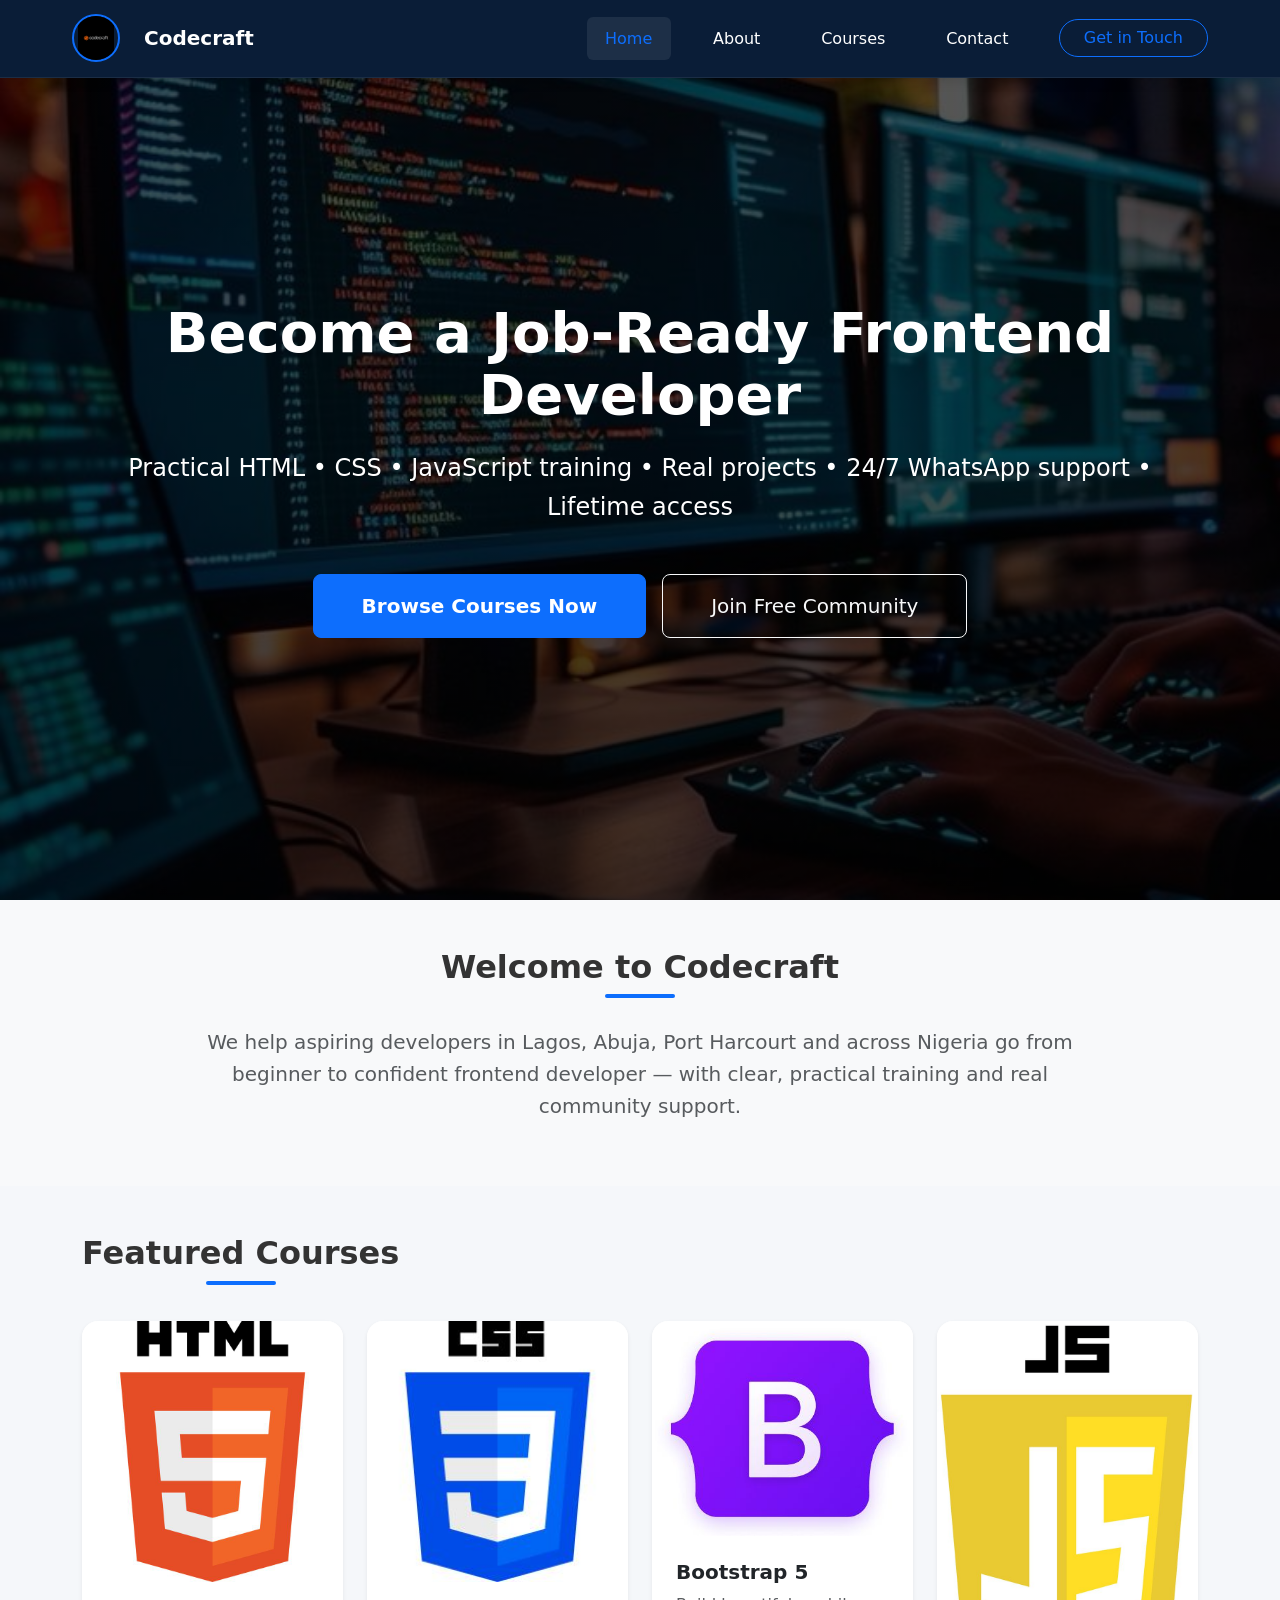
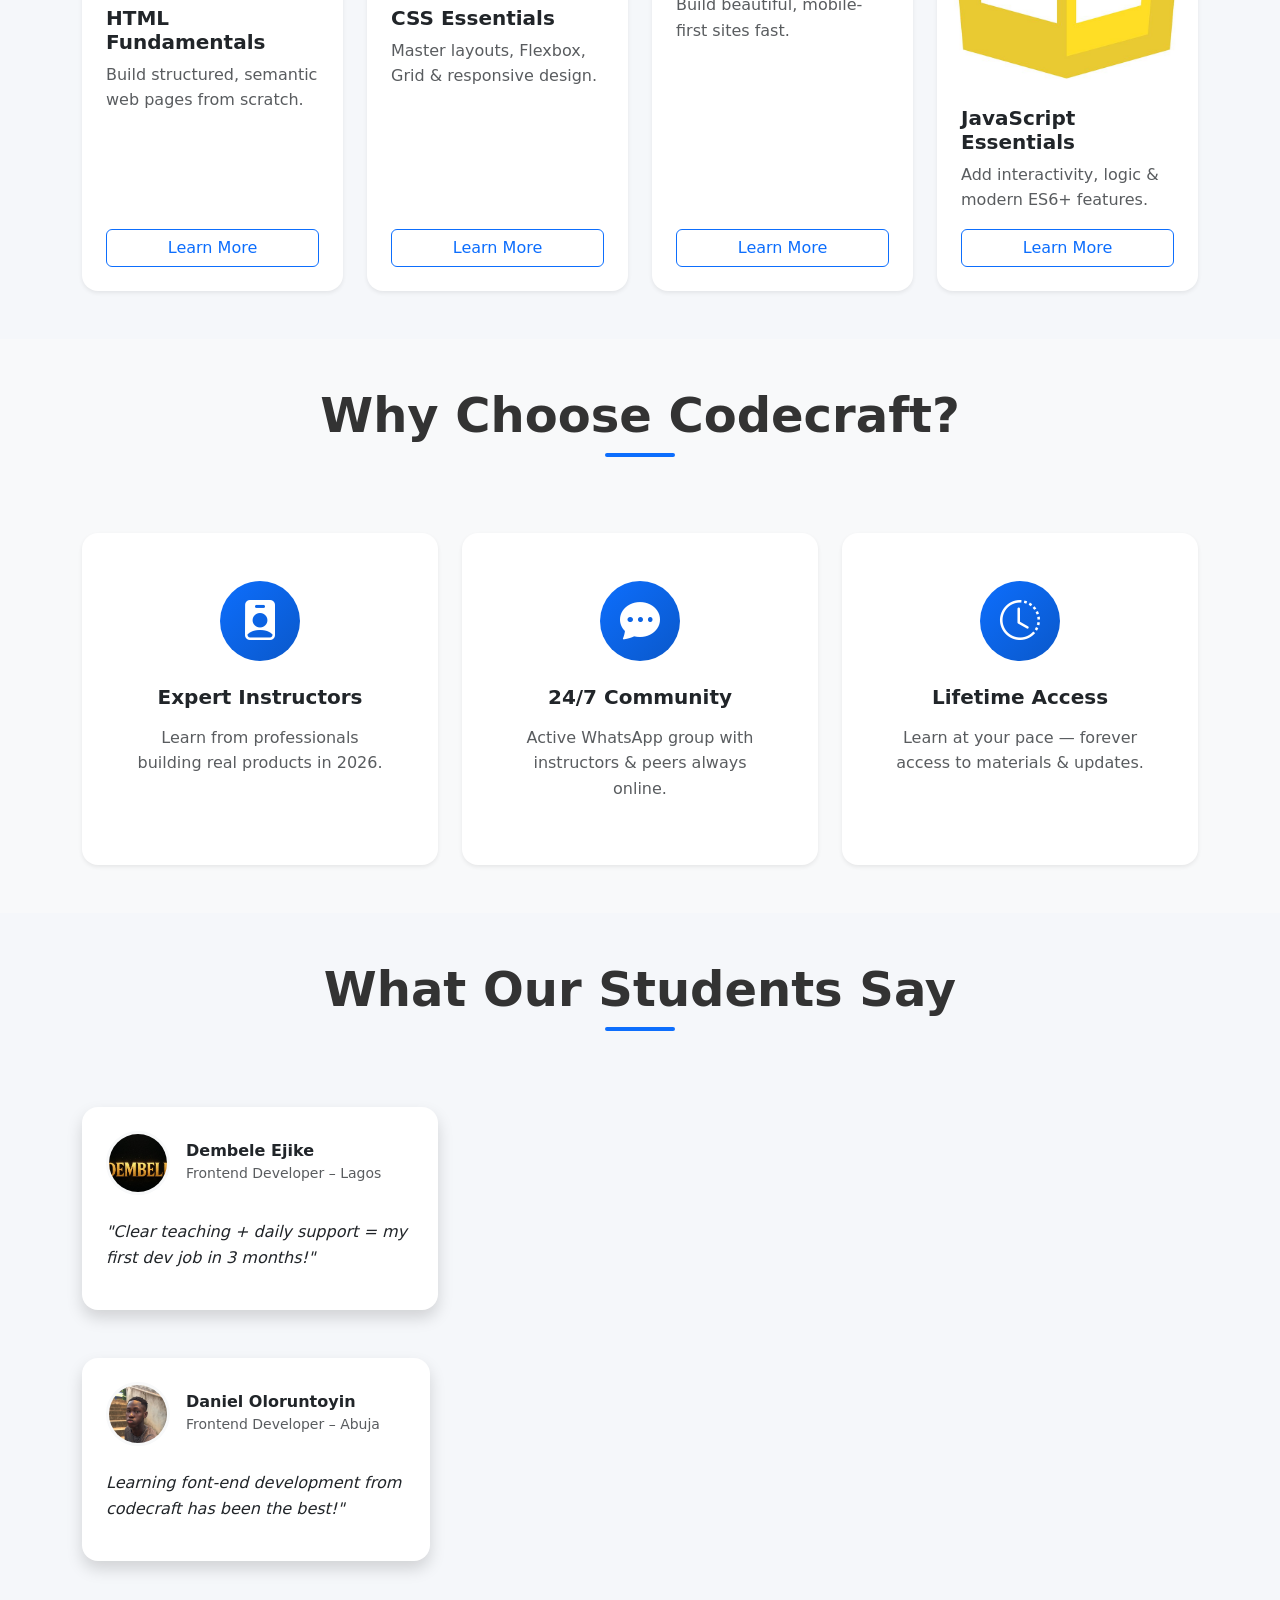
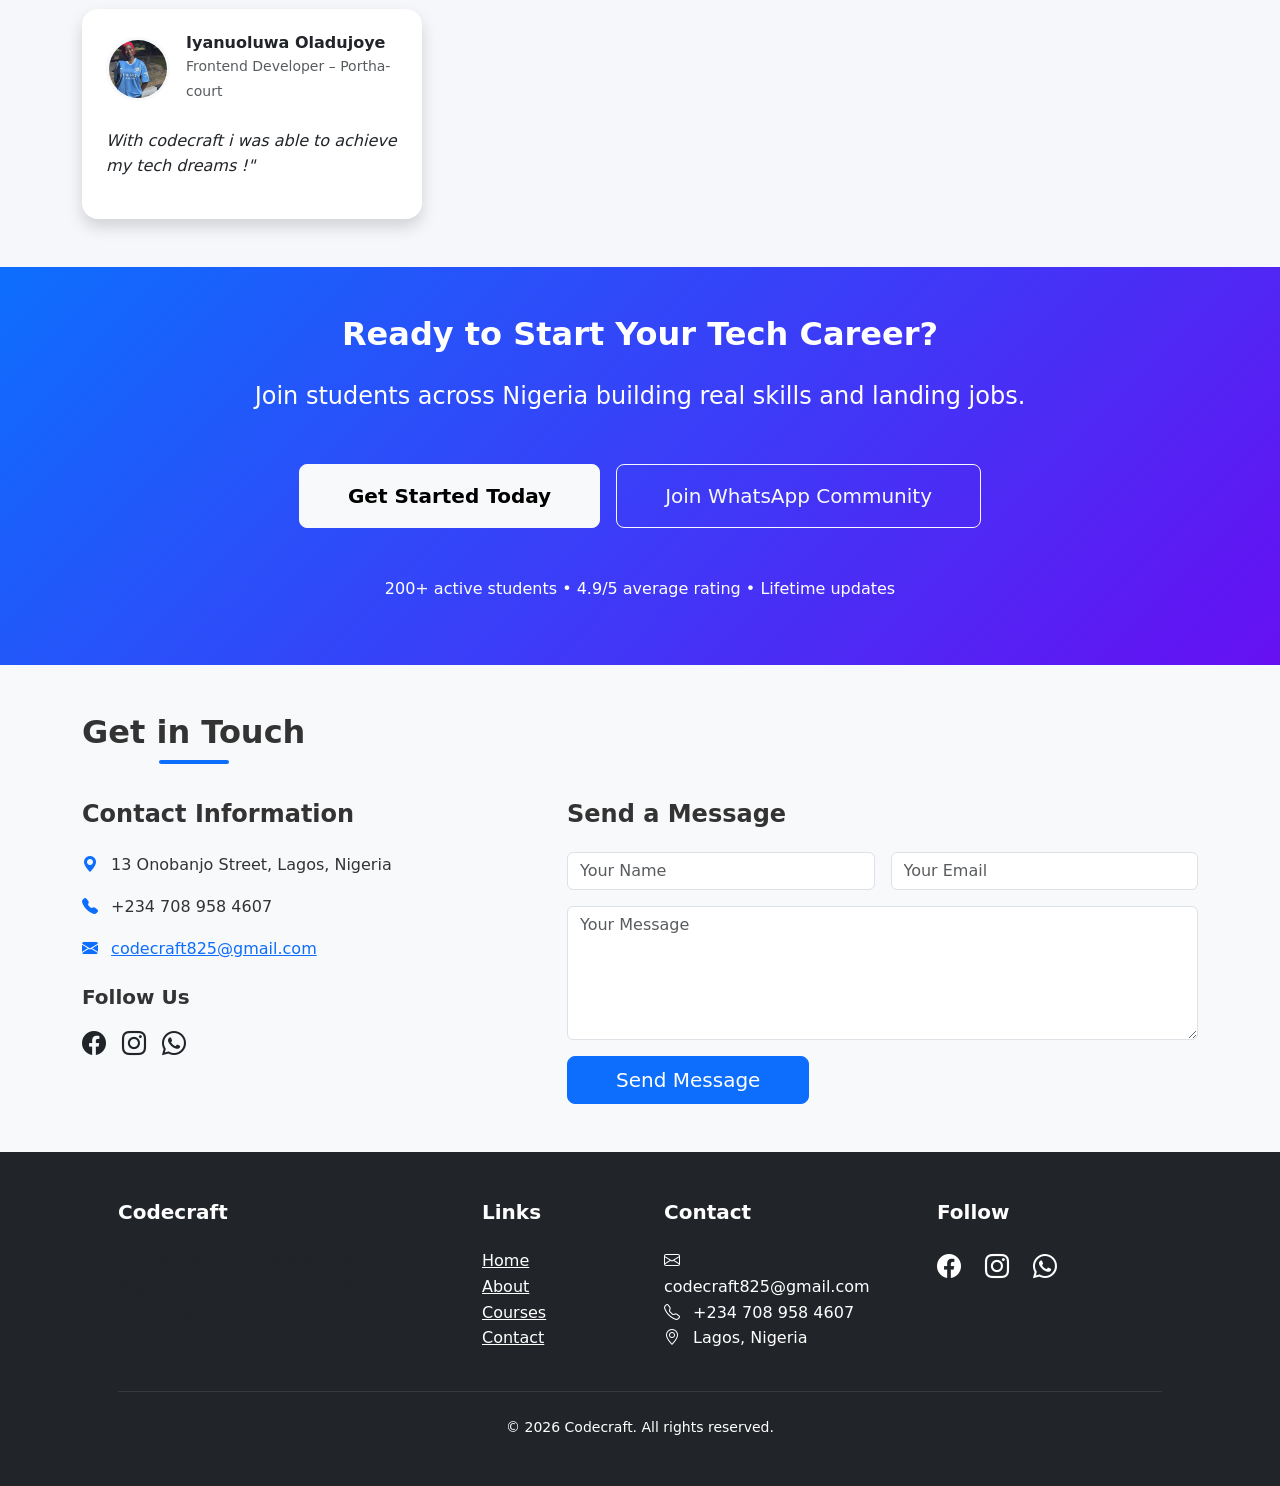
==== index.html @ 406e8609 "Add files via upload" ====
<!DOCTYPE html>
<html lang="en">
<head>
  <meta charset="UTF-8" />
  <meta name="viewport" content="width=device-width, initial-scale=1.0" />
  <title>Codecraft – Master Frontend Development in Nigeria</title>

  <!-- Bootstrap 5.3 CSS -->
  <link href="https://cdn.jsdelivr.net/npm/bootstrap@5.3.3/dist/css/bootstrap.min.css" rel="stylesheet"
    integrity="sha384-QWTKZyjpPEjISv5WaRU9OFeRpok6YctnYmDr5pNlyT2bRjXh0JMhjY6hW+ALEwIH" crossorigin="anonymous">

  <!-- Bootstrap Icons -->
  <link rel="stylesheet" href="https://cdn.jsdelivr.net/npm/bootstrap-icons@1.11.3/font/bootstrap-icons.min.css">

  <!-- Custom styles -->
  <link rel="stylesheet" href="style.css">

  <style>
    :root {
      --primary: #0d6efd;
      --primary-dark: #0a58ca;
      --dark: #212529;
      --gray: #6c757d;
      --light-gray: #f8f9fa;
    }

    body {
      font-family: system-ui, -apple-system, "Segoe UI", Roboto, sans-serif;
      color: #333;
      line-height: 1.6;
    }

    .navbar {
      background-color: var(--dark);
      box-shadow: 0 2px 12px rgba(0,0,0,0.15);
    }

    .navbar-brand img {
      width: 48px;
      height: 48px;
      border-radius: 50%;
      border: 2px solid var(--primary);
      object-fit: contain;
    }

    .nav-link {
      color: white !important;
      font-weight: 500;
    }

    .nav-link:hover, .nav-link.active {
      color: var(--primary) !important;
    }

    .hero {
      min-height: 80vh;
      background: linear-gradient(rgba(0,0,0,0.65), rgba(0,0,0,0.75)),
                  url('coding.jpeg') center/cover no-repeat fixed;
      color: white;
      display: flex;
      align-items: center;
    }

    .hero h1 {
      font-size: 3.5rem;
      font-weight: 800;
      line-height: 1.1;
    }

    .section-title {
      font-weight: 700;
      position: relative;
      display: inline-block;
      margin-bottom: 2.5rem;
    }

    .section-title::after {
      content: '';
      position: absolute;
      width: 70px;
      height: 4px;
      background: var(--primary);
      bottom: -12px;
      left: 50%;
      transform: translateX(-50%);
      border-radius: 2px;
    }

    .card {
      border: none;
      border-radius: 16px;
      overflow: hidden;
      transition: transform 0.3s ease, box-shadow 0.3s ease;
    }

    .card:hover {
      transform: translateY(-10px);
      box-shadow: 0 20px 40px rgba(0,0,0,0.12) !important;
    }

    .benefit-card .icon-circle {
      width: 80px;
      height: 80px;
      background: linear-gradient(135deg, var(--primary), var(--primary-dark));
      color: white;
      border-radius: 50%;
      display: flex;
      align-items: center;
      justify-content: center;
    }

    .avatar img {
      width: 64px;
      height: 64px;
      object-fit: cover;
      border: 3px solid var(--light-gray);
    }

    .cta {
      background: linear-gradient(135deg, var(--primary) 0%, #6610f2 100%);
      color: white;
    }

    .hover-lift:hover {
      transform: translateY(-5px);
      box-shadow: 0 15px 30px rgba(0,0,0,0.25);
    }

    footer {
      background: #111;
      color: #ccc;
    }

    footer a:hover {
      color: var(--primary);
    }

    @media (max-width: 767px) {
      .hero h1 { font-size: 2.5rem; }
      .hero { min-height: 70vh; }
    }
  </style>
</head>
<body>

  <!-- Navbar -->
  <nav class="navbar navbar-expand-lg fixed-top">
    <div class="container-fluid px-4 px-lg-5">
      <a class="navbar-brand d-flex align-items-center" href="index.html">
        <img src="codecraft logo (2).jpeg" alt="Codecraft Logo">
        <span class="ms-2 fw-bold text-white">Codecraft</span>
      </a>

      <button class="navbar-toggler" type="button" data-bs-toggle="collapse" data-bs-target="#navbarContent">
        <span class="navbar-toggler-icon"></span>
      </button>

      <div class="collapse navbar-collapse justify-content-end" id="navbarContent">
        <ul class="navbar-nav align-items-center gap-3 gap-lg-4">
          <li class="nav-item"><a class="nav-link active" href="index.html">Home</a></li>
          <li class="nav-item"><a class="nav-link" href="about.html">About</a></li>
          <li class="nav-item"><a class="nav-link" href="courses.html">Courses</a></li>
          <li class="nav-item"><a class="nav-link" href="contact.html">Contact</a></li>
          <li class="nav-item ms-lg-2">
            <a class="btn btn-outline-primary rounded-pill px-4 fw-medium" href="https://wa.me/+2347089584607">
              Get in Touch
            </a>
          </li>
        </ul>
      </div>
    </div>
  </nav>

  <!-- Hero -->
  <section class="hero">
    <div class="container text-center">
      <h1 class="mb-4">Become a Job-Ready Frontend Developer</h1>
      <p class="lead fs-4 mb-5 opacity-90">
        Practical HTML • CSS • JavaScript training • Real projects • 24/7 WhatsApp support • Lifetime access
      </p>
      <div class="d-flex flex-column flex-sm-row gap-3 justify-content-center">
        <a href="courses.html" class="btn btn-primary btn-lg px-5 py-3 fw-bold hover-lift">
          Browse Courses Now
        </a>
        <a href="https://whatsapp.com/channel/0029VbAYte94o7qG2Dfrlt3D" 
           class="btn btn-outline-light btn-lg px-5 py-3 hover-lift">
          Join Free Community
        </a>
      </div>
    </div>
  </section>

  <!-- About / Mission Snippet -->
  <section class="py-5 bg-light">
    <div class="container text-center">
      <h2 class="section-title">Welcome to Codecraft</h2>
      <p class="lead text-muted col-lg-10 mx-auto">
        We help aspiring developers in Lagos, Abuja, Port Harcourt and across Nigeria go from beginner to confident frontend developer — with clear, practical training and real community support.
      </p>
    </div>
  </section>

  <!-- Featured Courses -->
  <section class="featured-courses py-5">
    <div class="container">
      <h2 class="text-center section-title mb-5">Featured Courses</h2>
      <div class="row g-4">
        <div class="col-md-6 col-lg-3">
          <div class="card h-100 shadow-sm">
            <img src="html.jpeg" class="card-img-top" alt="HTML Fundamentals">
            <div class="card-body d-flex flex-column">
              <h5 class="card-title">HTML Fundamentals</h5>
              <p class="card-text text-muted flex-grow-1">Build structured, semantic web pages from scratch.</p>
              <a href="courses.html" class="btn btn-outline-primary mt-auto">Learn More</a>
            </div>
          </div>
        </div>
        <div class="col-md-6 col-lg-3">
          <div class="card h-100 shadow-sm">
            <img src="css.jpeg" class="card-img-top" alt="CSS Essentials">
            <div class="card-body d-flex flex-column">
              <h5 class="card-title">CSS Essentials</h5>
              <p class="card-text text-muted flex-grow-1">Master layouts, Flexbox, Grid & responsive design.</p>
              <a href="courses.html" class="btn btn-outline-primary mt-auto">Learn More</a>
            </div>
          </div>
        </div>
        <div class="col-md-6 col-lg-3">
          <div class="card h-100 shadow-sm">
            <img src="Bootstrap.jpeg" class="card-img-top" alt="Bootstrap">
            <div class="card-body d-flex flex-column">
              <h5 class="card-title">Bootstrap 5</h5>
              <p class="card-text text-muted flex-grow-1">Build beautiful, mobile-first sites fast.</p>
              <a href="courses.html" class="btn btn-outline-primary mt-auto">Learn More</a>
            </div>
          </div>
        </div>
        <div class="col-md-6 col-lg-3">
          <div class="card h-100 shadow-sm">
            <img src="javascript.jpeg" class="card-img-top" alt="JavaScript">
            <div class="card-body d-flex flex-column">
              <h5 class="card-title">JavaScript Essentials</h5>
              <p class="card-text text-muted flex-grow-1">Add interactivity, logic & modern ES6+ features.</p>
              <a href="courses.html" class="btn btn-outline-primary mt-auto">Learn More</a>
            </div>
          </div>
        </div>
      </div>
    </div>
  </section>

  <!-- Why Choose Codecraft (already good – kept with minor tweaks) -->
  <section class="benefits py-5 bg-light">
    <div class="container">
      <div class="text-center mb-5">
        <h2 class="display-5 fw-bold section-title">Why Choose Codecraft?</h2>
      </div>
      <div class="row g-4">
        <div class="col-lg-4 col-md-6">
          <div class="card benefit-card h-100 shadow-sm border-0">
            <div class="card-body text-center p-5">
              <div class="icon-circle mb-4 mx-auto"><i class="bi bi-person-badge-fill fs-1"></i></div>
              <h5 class="fw-bold mb-3">Expert Instructors</h5>
              <p class="text-muted">Learn from professionals building real products in 2026.</p>
            </div>
          </div>
        </div>
        <div class="col-lg-4 col-md-6">
          <div class="card benefit-card h-100 shadow-sm border-0">
            <div class="card-body text-center p-5">
              <div class="icon-circle mb-4 mx-auto"><i class="bi bi-chat-dots-fill fs-1"></i></div>
              <h5 class="fw-bold mb-3">24/7 Community</h5>
              <p class="text-muted">Active WhatsApp group with instructors & peers always online.</p>
            </div>
          </div>
        </div>
        <div class="col-lg-4 col-md-6">
          <div class="card benefit-card h-100 shadow-sm border-0">
            <div class="card-body text-center p-5">
              <div class="icon-circle mb-4 mx-auto"><i class="bi bi-clock-history fs-1"></i></div>
              <h5 class="fw-bold mb-3">Lifetime Access</h5>
              <p class="text-muted">Learn at your pace — forever access to materials & updates.</p>
            </div>
          </div>
        </div>
      </div>
    </div>
  </section>

  <!-- Testimonials -->
  <section class="testimonials py-5">
    <div class="container">
      <div class="text-center mb-5">
        <h2 class="display-5 fw-bold section-title">What Our Students Say</h2>
      </div>
      <div class="row g-4">
        <div class="col-lg-4 col-md-6">
          <div class="card h-100 shadow border-0">
            <div class="card-body p-4">
              <div class="d-flex align-items-center mb-4">
                <div class="avatar me-3">
                  <img src="Screenshot 2026-02-02 162451.png" alt="" class="rounded-circle">
                </div>
                <div>
                  <h6 class="mb-0 fw-bold">Dembele Ejike</h6>
                  <small class="text-muted">Frontend Developer – Lagos</small>
                </div>
              </div>
              <p class="fst-italic">"Clear teaching + daily support = my first dev job in 3 months!"</p>
            </div>
          </div>
        </div>
        <!-- Repeat for other two with local flavor if possible -->
          <div class="row g-4">
        <div class="col-lg-4 col-md-6">
          <div class="card h-100 shadow border-0">
          <div class="card-body p-4">
         <div class="d-flex align-items-center mb-4">
                <div class="avatar me-3">
                  <img src="IG_ABRAHAMONDIAL.jpeg" alt="" class="rounded-circle">
                </div>
                <div>
                  <h6 class="mb-0 fw-bold">Daniel Oloruntoyin</h6>
                  <small class="text-muted">Frontend Developer – Abuja</small>
                </div>
              </div>
              <p class="fst-italic">Learning font-end development from codecraft has been the best!"</p>
            </div>
          </div>
        </div>
        <div class="row g-4">
        <div class="col-lg-4 col-md-6">
          <div class="card h-100 shadow border-0">
          <div class="card-body p-4">
         <div class="d-flex align-items-center mb-4">
                <div class="avatar me-3">
                  <img src="girl.jpeg" alt="" class="rounded-circle">
                </div>
                <div>
                  <h6 class="mb-0 fw-bold">Iyanuoluwa Oladujoye</h6>
                  <small class="text-muted">Frontend Developer – Portha-court</small>
                </div>
              </div>
              <p class="fst-italic">With codecraft i was able to achieve my tech dreams !"</p>
            </div>
          </div>
        </div>
      </div>
    </div>
  </section>

  <!-- CTA -->
  <section class="cta py-5 py-lg-6 position-relative overflow-hidden">
    <div class="position-absolute top-0 start-0 w-100 h-100 bg-gradient-primary opacity-90"></div>
    <div class="container position-relative z-1 text-center text-white">
      <h2 class="display-4 fw-bold mb-4">Ready to Start Your Tech Career?</h2>
      <p class="lead fs-4 mb-5">Join students across Nigeria building real skills and landing jobs.</p>
      <div class="d-flex flex-column flex-sm-row gap-3 justify-content-center">
        <a href="courses.html" class="btn btn-light btn-lg px-5 py-3 fw-bold hover-lift">Get Started Today</a>
        <a href="https://whatsapp.com/channel/0029VbAYte94o7qG2Dfrlt3D" class="btn btn-outline-light btn-lg px-5 py-3 hover-lift">Join WhatsApp Community</a>
      </div>
      <div class="mt-5">
        <p class="mb-3 fw-medium">200+ active students • 4.9/5 average rating • Lifetime updates</p>
      </div>
    </div>
  </section>

  <!-- Contact / Get in Touch -->
  <section class="py-5 bg-light">
    <div class="container">
      <h2 class="text-center section-title mb-5">Get in Touch</h2>
      <div class="row g-5">
        <div class="col-lg-5">
          <h4 class="fw-bold mb-4">Contact Information</h4>
          <p class="mb-3"><i class="bi bi-geo-alt-fill me-2 text-primary"></i> 13 Onobanjo Street, Lagos, Nigeria</p>
          <p class="mb-3"><i class="bi bi-telephone-fill me-2 text-primary"></i> +234 708 958 4607</p>
          <p class="mb-4"><i class="bi bi-envelope-fill me-2 text-primary"></i> <a href="mailto:codecraft825@gmail.com">codecraft825@gmail.com</a></p>
          
          <h5 class="fw-bold mb-3">Follow Us</h5>
          <div class="d-flex gap-3">
            <a href="https://www.facebook.com/profile.php?id=100084730695859" class="fs-4 text-dark"><i class="bi bi-facebook"></i></a>
            <a href="#" class="fs-4 text-dark"><i class="bi bi-instagram"></i></a>
            <a href="https://wa.me/+2347089584607" class="fs-4 text-dark"><i class="bi bi-whatsapp"></i></a>
          </div>
        </div>
        <div class="col-lg-7">
          <h4 class="fw-bold mb-4">Send a Message</h4>
          <form>
            <div class="row g-3">
              <div class="col-md-6">
                <input type="text" class="form-control" placeholder="Your Name" required>
              </div>
              <div class="col-md-6">
                <input type="email" class="form-control" placeholder="Your Email" required>
              </div>
              <div class="col-12">
                <textarea class="form-control" rows="5" placeholder="Your Message" required></textarea>
              </div>
              <div class="col-12">
                <button type="submit" class="btn btn-primary btn-lg px-5">Send Message</button>
              </div>
            </div>
          </form>
        </div>
      </div>
    </div>
  </section>

  <!-- Footer -->
  <footer class="bg-dark text-white py-5">
    <div class="container px-4 px-lg-5">
      <div class="row g-5">
        <div class="col-md-4">
          <h5 class="fw-bold mb-4">Codecraft</h5>
          <p class="text-muted">Practical frontend training for Nigerians — start today, build tomorrow.</p>
        </div>
        <div class="col-md-2">
          <h5 class="fw-bold mb-4">Links</h5>
          <ul class="list-unstyled">
            <li><a href="index.html" class="text-reset">Home</a></li>
            <li><a href="about.html" class="text-reset">About</a></li>
            <li><a href="courses.html" class="text-reset">Courses</a></li>
            <li><a href="contact.html" class="text-reset">Contact</a></li>
          </ul>
        </div>
        <div class="col-md-3">
          <h5 class="fw-bold mb-4">Contact</h5>
          <ul class="list-unstyled">
            <li><i class="bi bi-envelope me-2"></i> codecraft825@gmail.com</li>
            <li><i class="bi bi-telephone me-2"></i> +234 708 958 4607</li>
            <li><i class="bi bi-geo-alt me-2"></i> Lagos, Nigeria</li>
          </ul>
        </div>
        <div class="col-md-3">
          <h5 class="fw-bold mb-4">Follow</h5>
          <div class="d-flex gap-4">
            <a href="https://www.facebook.com/profile.php?id=100084730695859" class="fs-4 text-white"><i class="bi bi-facebook"></i></a>
            <a href="https://www.instagram.com/codecraft331?igsh=MWNiejVqdW81MHQxZg==" class="fs-4 text-white"><i class="bi bi-instagram"></i></a>
            <a href="https://wa.me/+2347089584607" class="fs-4 text-white"><i class="bi bi-whatsapp"></i></a>
          </div>
        </div>
      </div>
      <hr class="border-secondary my-4">
      <div class="text-center small">
        © 2026 Codecraft. All rights reserved.
      </div>
    </div>
  </footer>

  <script src="https://cdn.jsdelivr.net/npm/bootstrap@5.3.3/dist/js/bootstrap.bundle.min.js"></script>
</body>
</html>
---- style.css ----
:root {
  --gb-dark: #0a1d37;
  --gb-light: #e8f0ff;
  --gb-accent: #00a0df;
}

body {
  background-color: #f5f7fa;
  font-family: system-ui, -apple-system, "Segoe UI", Roboto, sans-serif;
  color: #1a2535;
}

.navbar {
  background-color: var(--gb-dark) !important;
  padding: 0.9rem 1.5rem;
  border-bottom: 1px solid rgba(255, 255, 255, 0.07);
  box-shadow: 0 2px 12px rgba(0, 0, 0, 0.25);
}


.logo-circle {
  width: 58px;
  height: 58px;
  background: white;
  border-radius: 50%;
  padding: 4px;
  overflow: hidden;
  transition: all 0.25s ease;
  box-shadow: 0 3px 10px rgba(0, 0, 0, 0.3);
  flex-shrink: 0;
}

.logo-circle img {
  width: 100%;
  height: 100%;
  object-fit: cover;
  border-radius: 50%;
  display: block;
}

.logo-circle:hover {
  transform: scale(1.06);
  box-shadow: 0 6px 18px rgba(0, 0, 0, 0.35);
}

.navbar-brand {
  padding: 0;
  display: flex;
  align-items: center;
  gap: 1rem;
}

.brand-text {
  font-weight: 700;
  font-size: 1.45rem;
  color: white;
  letter-spacing: -0.5px;
}

.nav-link {
  color: rgba(255, 255, 255, 0.92) !important;
  font-weight: 500;
  padding: 0.55rem 1.15rem !important;
  border-radius: 6px;
  transition: all 0.22s ease;
}

.nav-link:hover,
.nav-link.active {
  color: white !important;
  background: rgba(255, 255, 255, 0.08);
}

.navbar-toggler {
  border: none;
  padding: 0.5rem;
}

.navbar-toggler-icon {
  filter: brightness(0) invert(1);
}



/* Hero Section */

.hero {
  background-image: linear-gradient(to bottom, #337ab7, #23527c);
  background-size: cover;
  background-position: center;
  padding: 5rem 0;
  text-align: center;
  color: #fff;
  position: relative;
  height: 100vh;

}

.hero h1 {
  font-size: 3rem;
  font-weight: bold;
  margin-top: 40px;
  align-items: center;
  justify-content: center;
}

.hero p {
  font-size: 1.5rem;
  margin-bottom: 16px;
}

.img-fluid {
  width: 100%;
  height: 150px;
  object-fit: cover;
  border-radius: 50%;
}

.team-member {
  margin-bottom: 20px;
}

/* Featured Courses Section */

.featured-courses {
  padding: 5rem 0;
}

.featured-courses h2 {
  font-size: 2rem;
  font-weight: bold;
  margin-bottom: 1rem;
}

.card {
  border: none;
  border-radius: 0.5rem;
  box-shadow: 0 0 10px rgba(0, 0, 0, 0.1);
}

.card-img-top {
  border-top-left-radius: 0.5rem;
  border-top-right-radius: 0.5rem;
}

.card-body {
  padding: 1.5rem;
  transition: transform 0.3s ease, box-shadow 0.3s ease;
}

.card-title {
  font-size: 1.25rem;
  font-weight: bold;
  margin-bottom: 0.5rem;
}

.card-text {
  font-size: 1rem;
  margin-bottom: 1rem;
}

.card:hover {
   transform: scale(1.05);
  transform: translateY(-8px);
  box-shadow: 0 10px 20px rgba(0, 0, 0, 0.15);
}

/* Benefits Section */

/* Benefits Cards */
.benefit-card {
  transition: all 0.3s ease;
  border-radius: 16px;
  overflow: hidden;
}

.benefit-card:hover {
  transform: translateY(-8px);
  box-shadow: 0 20px 40px rgba(0,0,0,0.08) !important;
}

.icon-circle {
  width: 80px;
  height: 80px;
  background: linear-gradient(135deg, #667eea 0%, #764ba2 100%);
  color: white;
  border-radius: 50%;
  display: flex;
  align-items: center;
  justify-content: center;
}

/* Testimonials */
.testimonial-card {
  border-radius: 16px;
  transition: all 0.25s ease;
  background: #fff;
}

.testimonial-card:hover {
  transform: translateY(-5px);
  box-shadow: 0 15px 35px rgba(0,0,0,0.1) !important;
}

.avatar img {
  width: 60px;
  height: 60px;
  object-fit: cover;
  border: 3px solid #f8f9fa;
}

/* Optional: star rating if you want to add later */
.rating {
  color: #ffc107;
  font-size: 1.1rem;
  margin-bottom: 1rem;
}
/* Call-to-Action Section */

.cta {
  padding: 5rem 0;
  background-color: #337ab7;
  color: #fff;
  text-align: center;
}

.cta h2 {
  font-size: 2rem;
  font-weight: bold;
  margin-bottom: 1rem;
}

.cta p {
  font-size: 1rem;
  margin-bottom: 2rem;
}

#contact-form {
  padding: 20px;
  background-color: #f9f9f9;
  border: 1px solid #ddd;
  border-radius: 10px;
  box-shadow: 0 0 10px rgba(0, 0, 0, 0.1);
}

#contact-form .form-label {
  font-weight: bold;
}

#contact-form .form-control {
  padding: 10px;
  border: 1px solid #ccc;
  border-radius: 5px;
}

#contact-form .btn-primary {
  background-color: #333;
  color: #fff;
  border: none;
  padding: 10px 20px;
  font-size: 16px;
  cursor: pointer;
}

#contact-form .btn-primary:hover {
  background-color: #444;
}
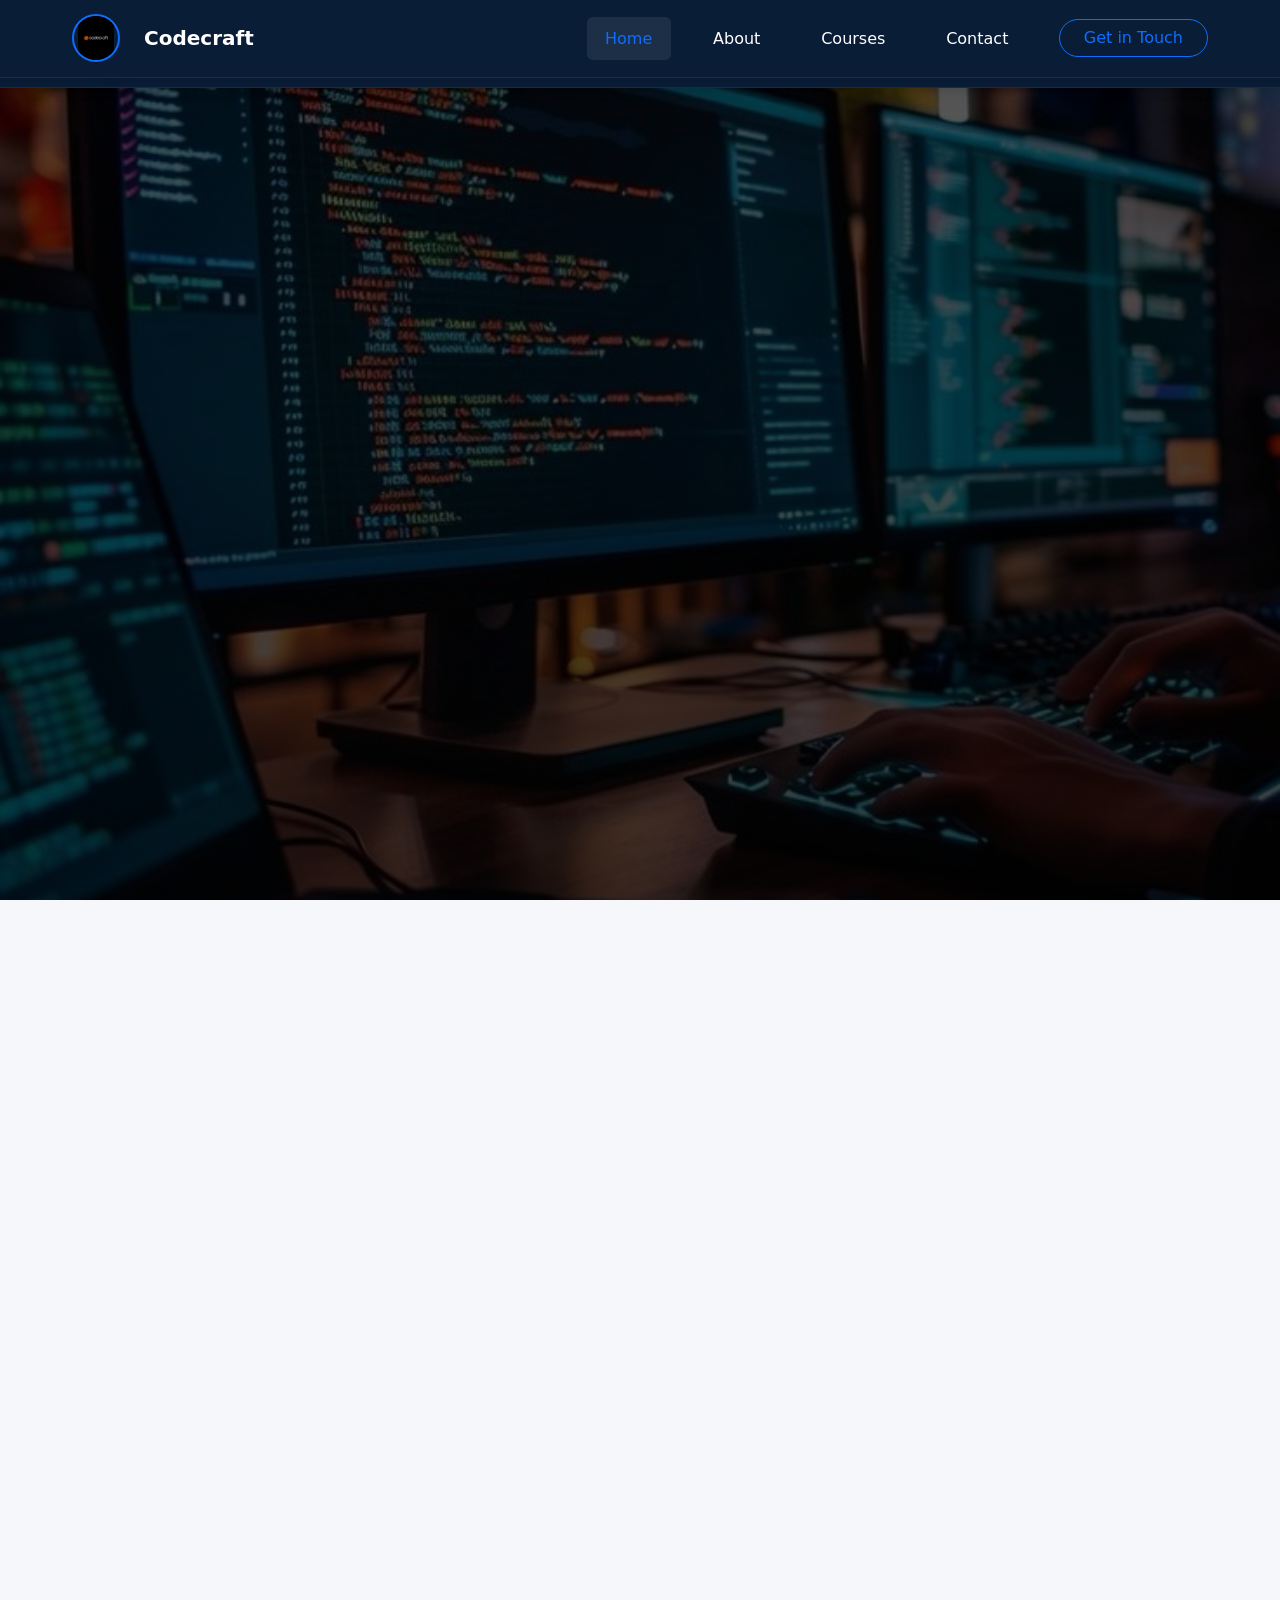
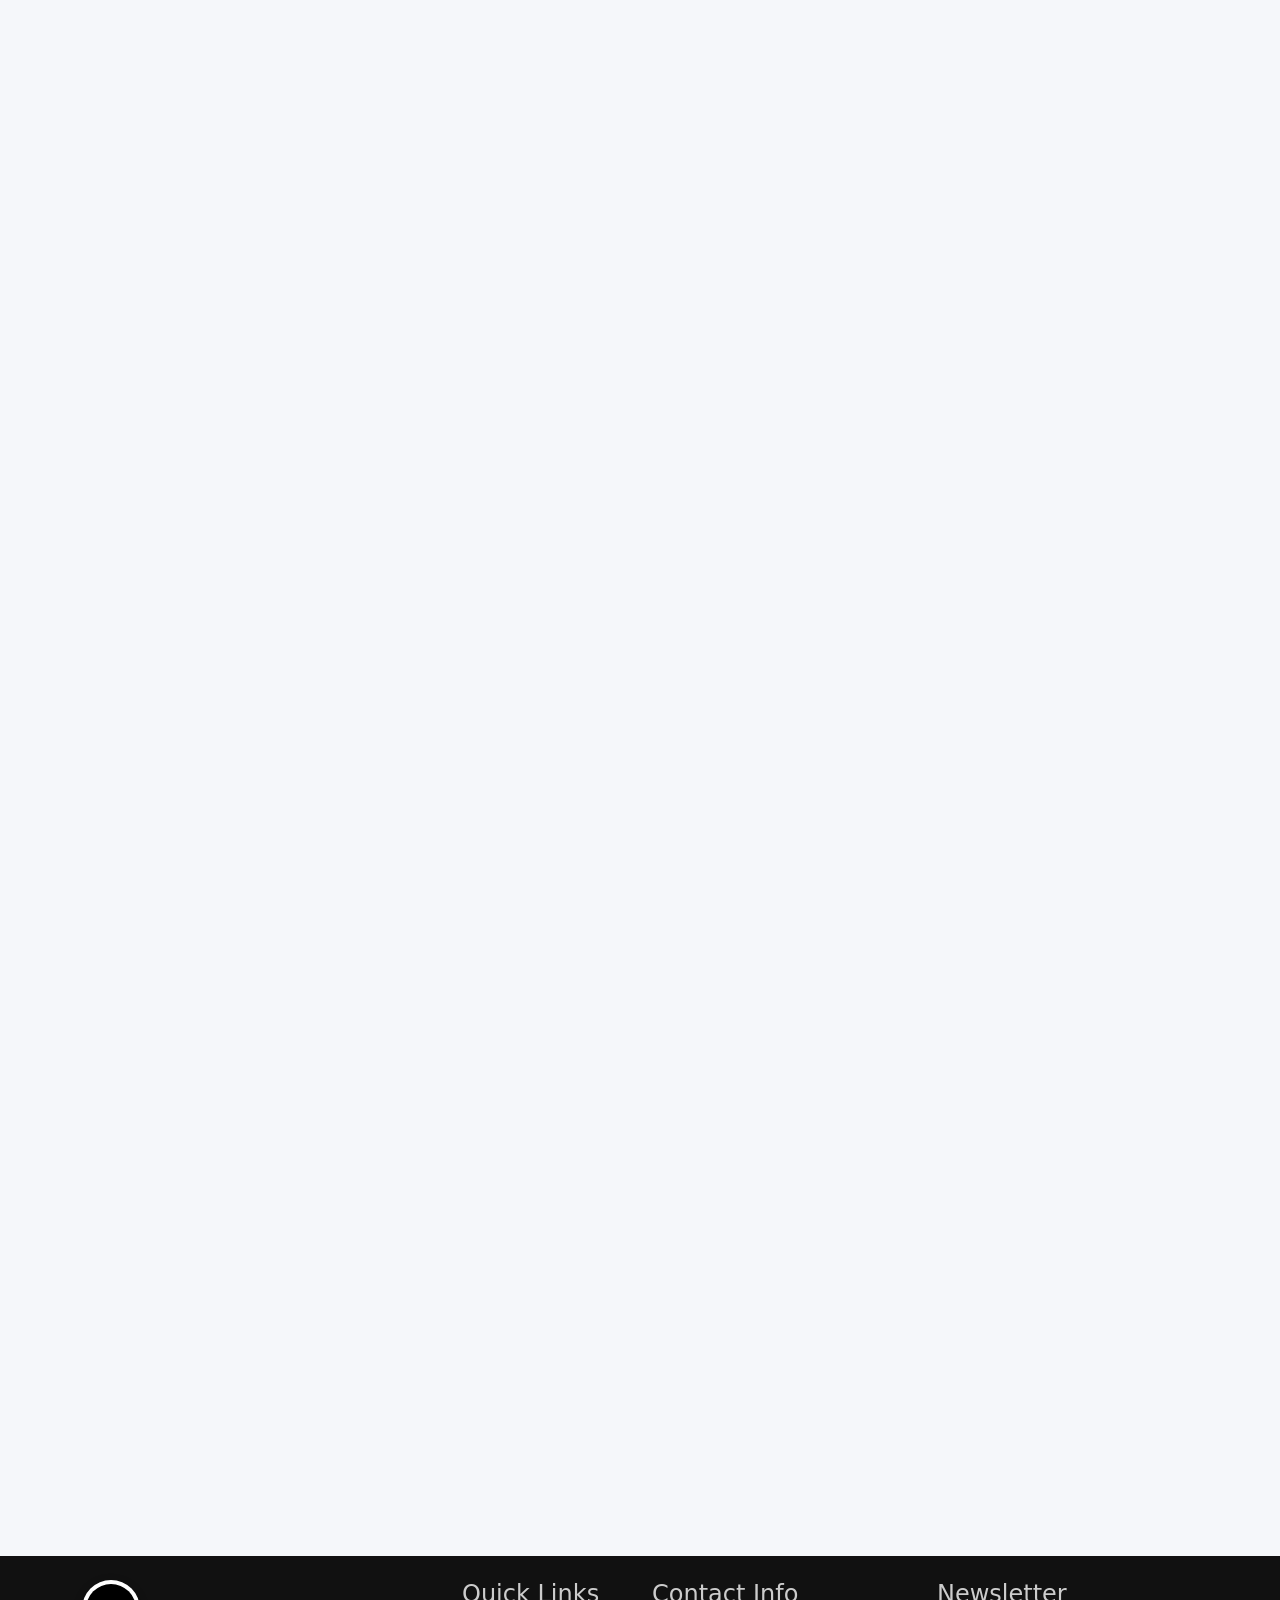
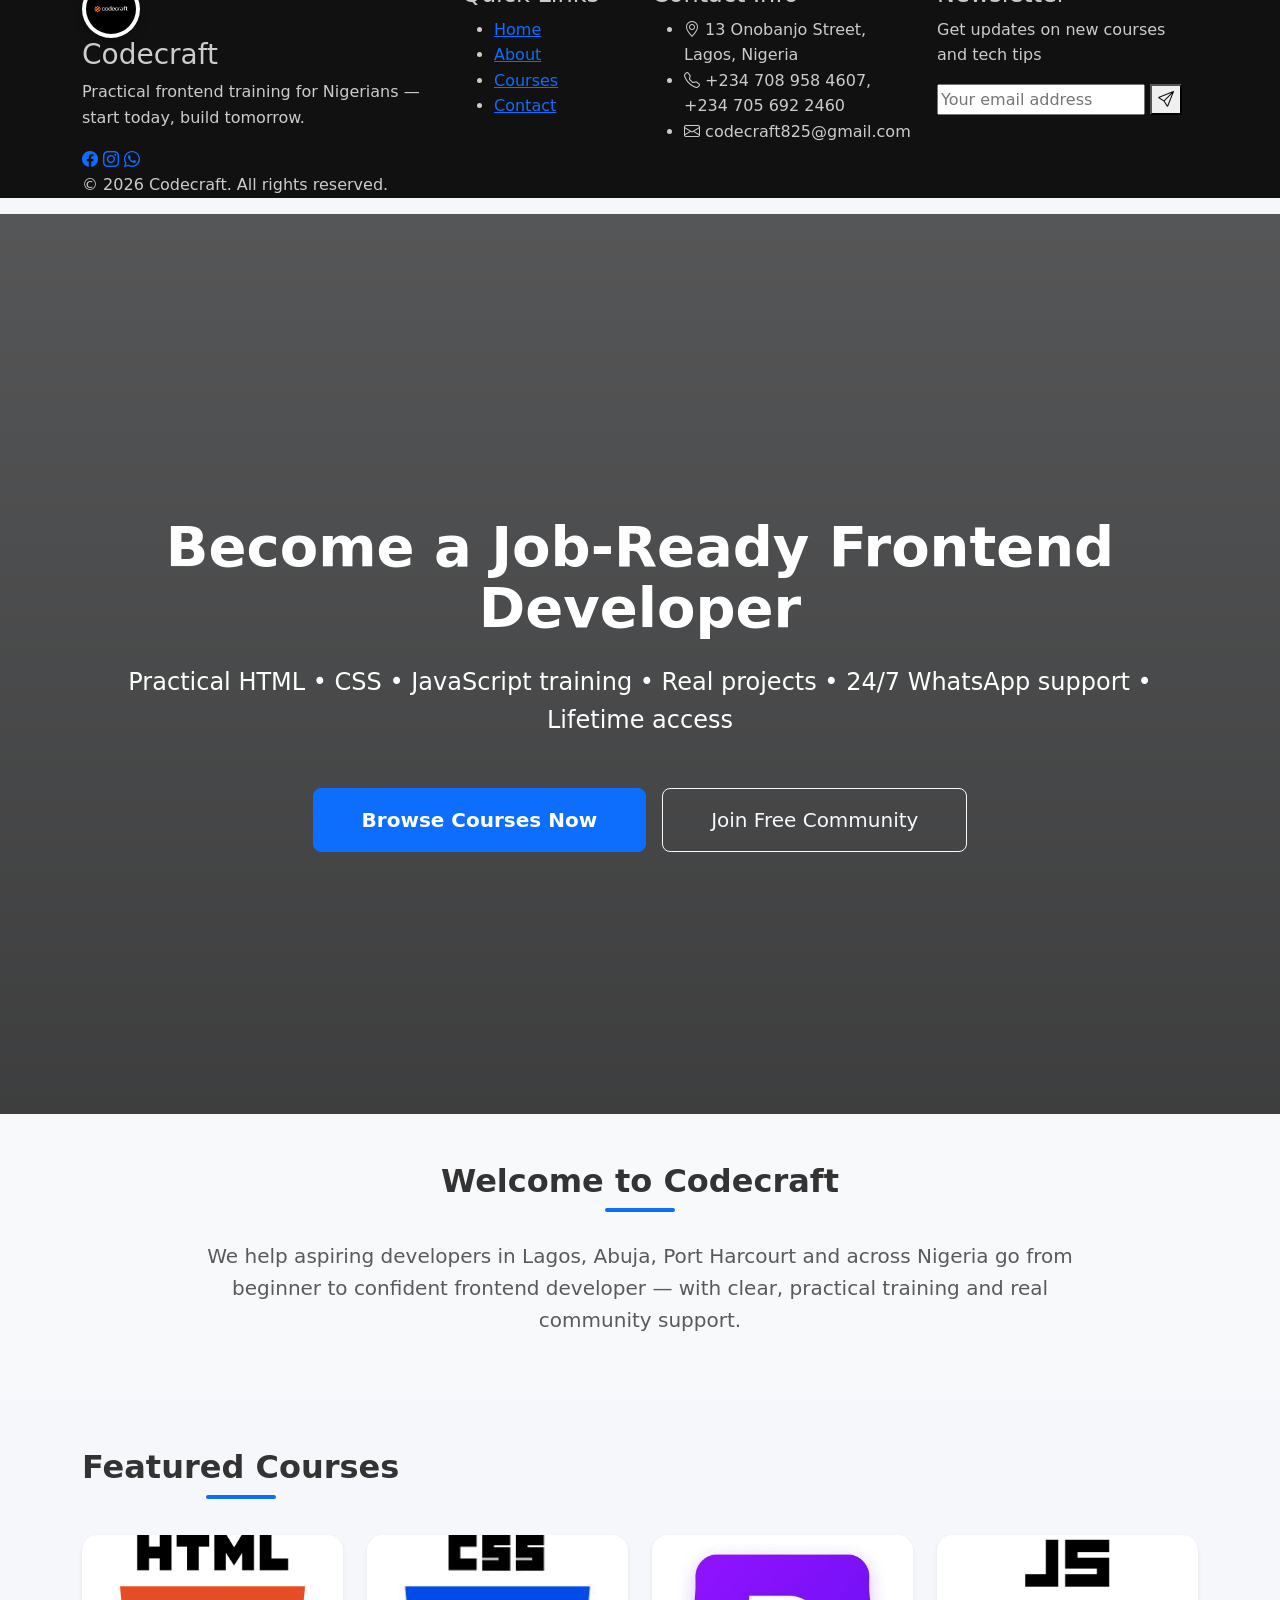
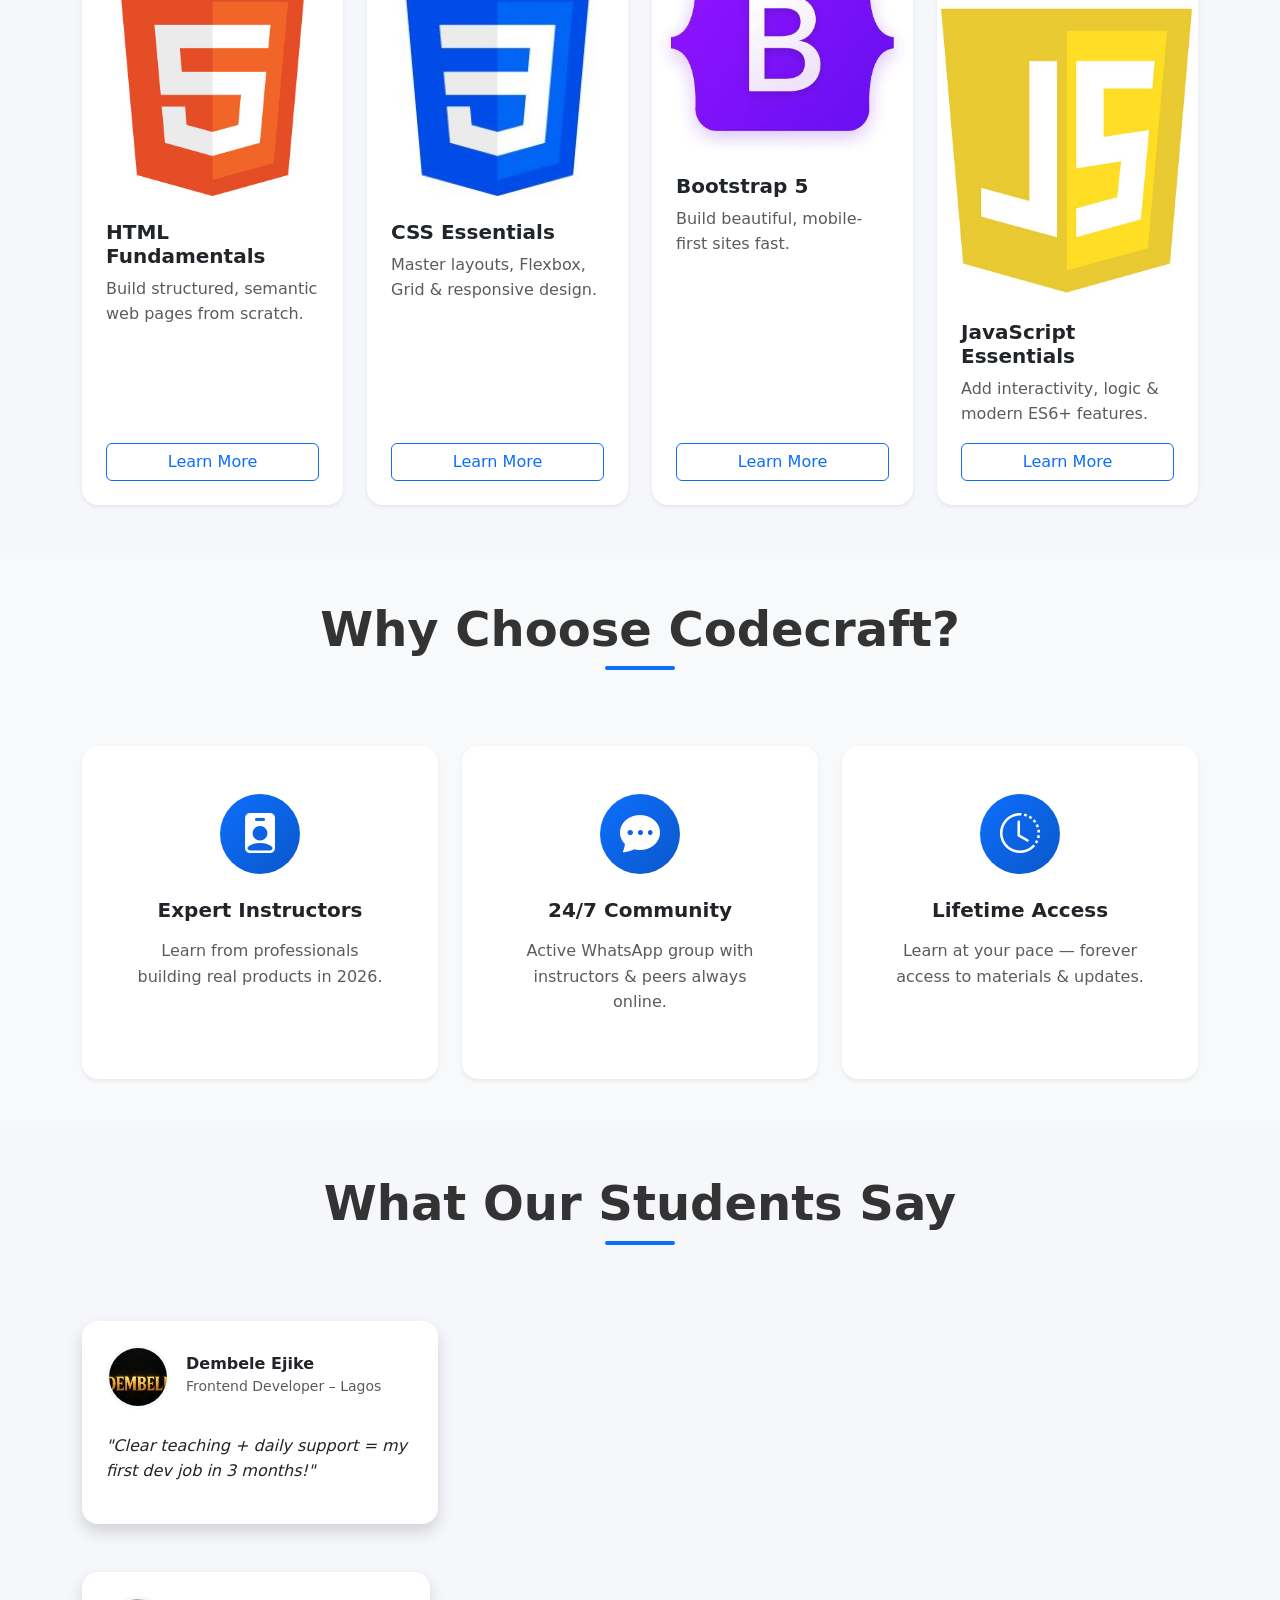
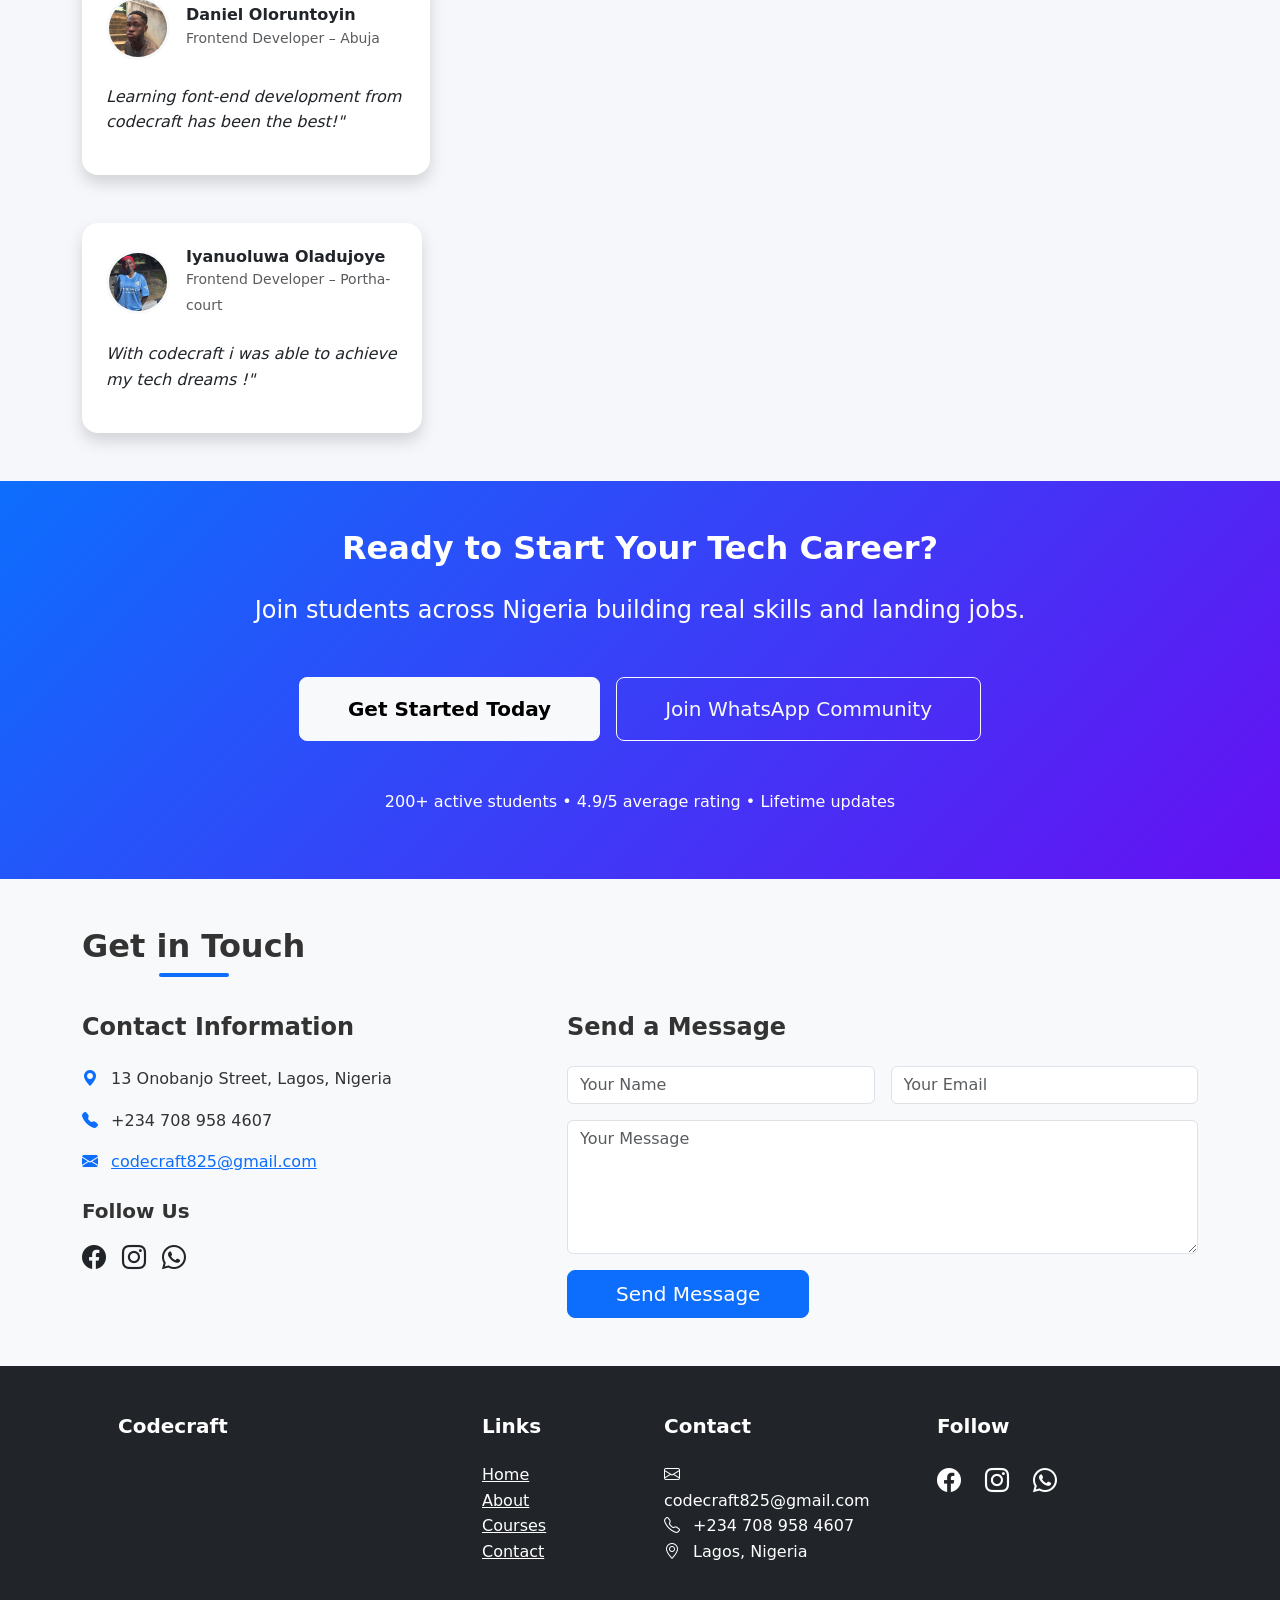
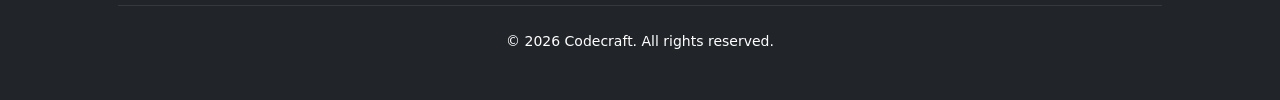
==== commit 49a74394: "Update print statement from 'Hello' to 'Goodbye'" ====
--- a/index.html
+++ b/index.html
@@ -8,7 +8,405 @@
   <!-- Bootstrap 5.3 CSS -->
   <link href="https://cdn.jsdelivr.net/npm/bootstrap@5.3.3/dist/css/bootstrap.min.css" rel="stylesheet"
     integrity="sha384-QWTKZyjpPEjISv5WaRU9OFeRpok6YctnYmDr5pNlyT2bRjXh0JMhjY6hW+ALEwIH" crossorigin="anonymous">
-
+<!DOCTYPE html>
+<html lang="en">
+<head>
+    <meta charset="UTF-8">
+    <meta name="viewport" content="width=device-width, initial-scale=1.0, viewport-fit=cover">
+    <meta name="description" content="Codecraft - Master Frontend Development in Nigeria. Learn HTML, CSS, JavaScript, and Bootstrap with practical projects and 24/7 community support.">
+    <meta name="keywords" content="frontend development Nigeria, learn coding Lagos, web development course Abuja, HTML CSS JavaScript training">
+    <meta name="author" content="Codecraft">
+    <title>Codecraft | Master Frontend Development in Nigeria</title>
+
+    <!-- Bootstrap 5.3 CSS -->
+    <link href="https://cdn.jsdelivr.net/npm/bootstrap@5.3.3/dist/css/bootstrap.min.css" rel="stylesheet">
+
+    <!-- Bootstrap Icons -->
+    <link rel="stylesheet" href="https://cdn.jsdelivr.net/npm/bootstrap-icons@1.11.3/font/bootstrap-icons.min.css">
+
+    <!-- AOS Animation -->
+    <link href="https://unpkg.com/aos@2.3.1/dist/aos.css" rel="stylesheet">
+
+    <!-- Google Fonts -->
+    <link href="https://fonts.googleapis.com/css2?family=Inter:wght@300;400;500;600;700;800&display=swap" rel="stylesheet">
+
+    <!-- Custom CSS -->
+    <link rel="stylesheet" href="style.css">
+</head>
+<body>
+
+    <!-- Navbar -->
+    <nav class="navbar navbar-expand-lg fixed-top" id="mainNav">
+        <div class="container">
+            <a class="navbar-brand" href="index.html">
+                <div class="logo-circle">
+                    <img src="codecraft logo (2).jpeg" alt="Codecraft Logo">
+                </div>
+                <span class="brand-text">Codecraft</span>
+            </a>
+
+            <button class="navbar-toggler" type="button" data-bs-toggle="collapse" data-bs-target="#navbarContent">
+                <span class="navbar-toggler-icon"></span>
+            </button>
+
+            <div class="collapse navbar-collapse" id="navbarContent">
+                <ul class="navbar-nav ms-auto mb-2 mb-lg-0">
+                    <li class="nav-item"><a class="nav-link active" href="index.html">Home</a></li>
+                    <li class="nav-item"><a class="nav-link" href="about.html">About</a></li>
+                    <li class="nav-item"><a class="nav-link" href="courses.html">Courses</a></li>
+                    <li class="nav-item"><a class="nav-link" href="contact.html">Contact</a></li>
+                </ul>
+                <a href="https://wa.me/2347089584607" class="btn btn-primary rounded-pill px-4 ms-lg-3">
+                    <i class="bi bi-whatsapp me-2"></i>Get in Touch
+                </a>
+            </div>
+        </div>
+    </nav>
+
+    <!-- Hero Section -->
+    <section class="hero">
+        <div class="container">
+            <div class="hero-content" data-aos="fade-up">
+                <h1 class="hero-title">Become a <span class="highlight">Job-Ready</span><br>Frontend Developer</h1>
+                <p class="hero-subtitle">Practical HTML • CSS • JavaScript training • Real projects • 24/7 WhatsApp support • Lifetime access</p>
+                <div class="hero-buttons">
+                    <a href="courses.html" class="btn btn-primary btn-lg px-5">
+                        Browse Courses <i class="bi bi-arrow-right ms-2"></i>
+                    </a>
+                    <a href="https://whatsapp.com/channel/0029VbAYte94o7qG2Dfrlt3D" class="btn btn-outline-light btn-lg px-5">
+                        <i class="bi bi-whatsapp me-2"></i>Join Free Community
+                    </a>
+                </div>
+                
+                <div class="hero-stats">
+                    <div class="stat-item">
+                        <div class="stat-number">200+</div>
+                        <div class="stat-label">Active Students</div>
+                    </div>
+                    <div class="stat-item">
+                        <div class="stat-number">4.9</div>
+                        <div class="stat-label">Student Rating</div>
+                    </div>
+                    <div class="stat-item">
+                        <div class="stat-number">24/7</div>
+                        <div class="stat-label">Support Available</div>
+                    </div>
+                </div>
+            </div>
+        </div>
+    </section>
+
+    <!-- Welcome Section -->
+    <section class="welcome-section">
+        <div class="container">
+            <div class="text-center mb-5" data-aos="fade-up">
+                <h2 class="section-title">Welcome to Codecraft</h2>
+                <p class="section-subtitle">We help aspiring developers across Nigeria go from beginner to confident frontend developer</p>
+            </div>
+            <div class="row g-4">
+                <div class="col-md-4" data-aos="fade-up" data-aos-delay="100">
+                    <div class="welcome-card">
+                        <i class="bi bi-laptop"></i>
+                        <h3>Practical Learning</h3>
+                        <p>Learn by building real-world projects, not just watching videos.</p>
+                    </div>
+                </div>
+                <div class="col-md-4" data-aos="fade-up" data-aos-delay="200">
+                    <div class="welcome-card">
+                        <i class="bi bi-people"></i>
+                        <h3>Community Support</h3>
+                        <p>Active WhatsApp group with instructors and peers always online.</p>
+                    </div>
+                </div>
+                <div class="col-md-4" data-aos="fade-up" data-aos-delay="300">
+                    <div class="welcome-card">
+                        <i class="bi bi-infinity"></i>
+                        <h3>Lifetime Access</h3>
+                        <p>Learn at your pace with forever access to materials and updates.</p>
+                    </div>
+                </div>
+            </div>
+        </div>
+    </section>
+
+    <!-- Featured Courses -->
+    <section class="featured-courses">
+        <div class="container">
+            <div class="text-center mb-5" data-aos="fade-up">
+                <h2 class="section-title">Featured Courses</h2>
+                <p class="section-subtitle">Start your journey with our most popular courses</p>
+            </div>
+            <div class="row g-4">
+                <div class="col-lg-3 col-md-6" data-aos="fade-up" data-aos-delay="100">
+                    <div class="course-card">
+                        <div class="course-image">
+                            <img src="html.jpeg" alt="HTML Fundamentals">
+                            <span class="course-badge">Beginner</span>
+                        </div>
+                        <div class="course-body">
+                            <h3>HTML Fundamentals</h3>
+                            <p>Build structured, semantic web pages from scratch with modern HTML5.</p>
+                            <div class="course-meta">
+                                <span><i class="bi bi-clock"></i> 4 weeks</span>
+                                <span><i class="bi bi-play-circle"></i> 12 lessons</span>
+                            </div>
+                            <a href="courses.html" class="btn btn-outline-primary w-100">Learn More <i class="bi bi-arrow-right ms-2"></i></a>
+                        </div>
+                    </div>
+                </div>
+                <div class="col-lg-3 col-md-6" data-aos="fade-up" data-aos-delay="200">
+                    <div class="course-card">
+                        <div class="course-image">
+                            <img src="css.jpeg" alt="CSS Essentials">
+                            <span class="course-badge">Beginner</span>
+                        </div>
+                        <div class="course-body">
+                            <h3>CSS Essentials</h3>
+                            <p>Master layouts, Flexbox, Grid, animations, and responsive design.</p>
+                            <div class="course-meta">
+                                <span><i class="bi bi-clock"></i> 6 weeks</span>
+                                <span><i class="bi bi-play-circle"></i> 18 lessons</span>
+                            </div>
+                            <a href="courses.html" class="btn btn-outline-primary w-100">Learn More <i class="bi bi-arrow-right ms-2"></i></a>
+                        </div>
+                    </div>
+                </div>
+                <div class="col-lg-3 col-md-6" data-aos="fade-up" data-aos-delay="300">
+                    <div class="course-card">
+                        <div class="course-image">
+                            <img src="Bootstrap.jpeg" alt="Bootstrap 5">
+                            <span class="course-badge">Intermediate</span>
+                        </div>
+                        <div class="course-body">
+                            <h3>Bootstrap 5 Mastery</h3>
+                            <p>Build beautiful, mobile-first websites fast with Bootstrap 5.</p>
+                            <div class="course-meta">
+                                <span><i class="bi bi-clock"></i> 3 weeks</span>
+                                <span><i class="bi bi-play-circle"></i> 10 lessons</span>
+                            </div>
+                            <a href="courses.html" class="btn btn-outline-primary w-100">Learn More <i class="bi bi-arrow-right ms-2"></i></a>
+                        </div>
+                    </div>
+                </div>
+                <div class="col-lg-3 col-md-6" data-aos="fade-up" data-aos-delay="400">
+                    <div class="course-card">
+                        <div class="course-image">
+                            <img src="javascript.jpeg" alt="JavaScript">
+                            <span class="course-badge">Advanced</span>
+                        </div>
+                        <div class="course-body">
+                            <h3>JavaScript Essentials</h3>
+                            <p>Add interactivity, logic, and modern ES6+ features to your sites.</p>
+                            <div class="course-meta">
+                                <span><i class="bi bi-clock"></i> 8 weeks</span>
+                                <span><i class="bi bi-play-circle"></i> 24 lessons</span>
+                            </div>
+                            <a href="courses.html" class="btn btn-outline-primary w-100">Learn More <i class="bi bi-arrow-right ms-2"></i></a>
+                        </div>
+                    </div>
+                </div>
+            </div>
+        </div>
+    </section>
+
+    <!-- Why Choose Codecraft -->
+    <section class="benefits-section">
+        <div class="container">
+            <div class="text-center mb-5" data-aos="fade-up">
+                <h2 class="section-title">Why Choose Codecraft?</h2>
+                <p class="section-subtitle">What makes us different from other coding schools</p>
+            </div>
+            <div class="row g-4">
+                <div class="col-lg-4 col-md-6" data-aos="fade-up" data-aos-delay="100">
+                    <div class="benefit-card">
+                        <div class="benefit-icon">
+                            <i class="bi bi-person-badge"></i>
+                        </div>
+                        <h3>Expert Instructors</h3>
+                        <p>Learn from professionals who are actively building real products and have years of industry experience.</p>
+                    </div>
+                </div>
+                <div class="col-lg-4 col-md-6" data-aos="fade-up" data-aos-delay="200">
+                    <div class="benefit-card">
+                        <div class="benefit-icon">
+                            <i class="bi bi-chat-dots"></i>
+                        </div>
+                        <h3>24/7 Community Support</h3>
+                        <p>Active WhatsApp group where instructors and peers answer your questions anytime, day or night.</p>
+                    </div>
+                </div>
+                <div class="col-lg-4 col-md-6" data-aos="fade-up" data-aos-delay="300">
+                    <div class="benefit-card">
+                        <div class="benefit-icon">
+                            <i class="bi bi-clock-history"></i>
+                        </div>
+                        <h3>Lifetime Access</h3>
+                        <p>One-time payment gives you forever access to all course materials and future updates.</p>
+                    </div>
+                </div>
+                <div class="col-lg-4 col-md-6" data-aos="fade-up" data-aos-delay="400">
+                    <div class="benefit-card">
+                        <div class="benefit-icon">
+                            <i class="bi bi-briefcase"></i>
+                        </div>
+                        <h3>Job Placement Support</h3>
+                        <p>Get help with resume building, portfolio creation, and interview preparation.</p>
+                    </div>
+                </div>
+                <div class="col-lg-4 col-md-6" data-aos="fade-up" data-aos-delay="500">
+                    <div class="benefit-card">
+                        <div class="benefit-icon">
+                            <i class="bi bi-rocket-takeoff"></i>
+                        </div>
+                        <h3>Real Projects</h3>
+                        <p>Build a portfolio of real projects that you can show to potential employers.</p>
+                    </div>
+                </div>
+                <div class="col-lg-4 col-md-6" data-aos="fade-up" data-aos-delay="600">
+                    <div class="benefit-card">
+                        <div class="benefit-icon">
+                            <i class="bi bi-award"></i>
+                        </div>
+                        <h3>Certificate of Completion</h3>
+                        <p>Earn a recognized certificate after completing each course.</p>
+                    </div>
+                </div>
+            </div>
+        </div>
+    </section>
+
+    <!-- Testimonials -->
+    <section class="testimonials-section">
+        <div class="container">
+            <div class="text-center mb-5" data-aos="fade-up">
+                <h2 class="section-title">What Our Students Say</h2>
+                <p class="section-subtitle">Real success stories from our graduates</p>
+            </div>
+            <div class="row g-4">
+                <div class="col-lg-4 col-md-6" data-aos="fade-up" data-aos-delay="100">
+                    <div class="testimonial-card">
+                        <div class="testimonial-rating">
+                            <i class="bi bi-star-fill"></i><i class="bi bi-star-fill"></i><i class="bi bi-star-fill"></i><i class="bi bi-star-fill"></i><i class="bi bi-star-fill"></i>
+                        </div>
+                        <p class="testimonial-text">"Codecraft changed my life! The clear teaching style and daily support helped me land my first frontend job in just 3 months."</p>
+                        <div class="testimonial-author">
+                            <img src="Screenshot 2026-02-02 162451.png" alt="Dembele Ejike">
+                            <div class="author-info">
+                                <h4>Dembele Ejike</h4>
+                                <p>Frontend Developer, Lagos</p>
+                            </div>
+                        </div>
+                    </div>
+                </div>
+                <div class="col-lg-4 col-md-6" data-aos="fade-up" data-aos-delay="200">
+                    <div class="testimonial-card">
+                        <div class="testimonial-rating">
+                            <i class="bi bi-star-fill"></i><i class="bi bi-star-fill"></i><i class="bi bi-star-fill"></i><i class="bi bi-star-fill"></i><i class="bi bi-star-fill"></i>
+                        </div>
+                        <p class="testimonial-text">"The practical approach and community support at Codecraft is unmatched. I went from zero coding knowledge to building full websites!"</p>
+                        <div class="testimonial-author">
+                            <img src="IG_ABRAHAMONDIAL.jpeg" alt="Daniel Oloruntoyin">
+                            <div class="author-info">
+                                <h4>Daniel Oloruntoyin</h4>
+                                <p>Frontend Developer, Abuja</p>
+                            </div>
+                        </div>
+                    </div>
+                </div>
+                <div class="col-lg-4 col-md-6" data-aos="fade-up" data-aos-delay="300">
+                    <div class="testimonial-card">
+                        <div class="testimonial-rating">
+                            <i class="bi bi-star-fill"></i><i class="bi bi-star-fill"></i><i class="bi bi-star-fill"></i><i class="bi bi-star-fill"></i><i class="bi bi-star-fill"></i>
+                        </div>
+                        <p class="testimonial-text">"Thanks to Codecraft, I achieved my tech dreams. The instructors are patient, knowledgeable, and always available to help."</p>
+                        <div class="testimonial-author">
+                            <img src="girl.jpeg" alt="Iyanuoluwa Oladujoye">
+                            <div class="author-info">
+                                <h4>Iyanuoluwa Oladujoye</h4>
+                                <p>Frontend Developer, Port Harcourt</p>
+                            </div>
+                        </div>
+                    </div>
+                </div>
+            </div>
+        </div>
+    </section>
+
+    <!-- CTA Section -->
+    <section class="cta-section">
+        <div class="container">
+            <div class="cta-content" data-aos="fade-up">
+                <h2>Ready to Start Your Tech Career?</h2>
+                <p>Join over 200+ students across Nigeria building real skills and landing jobs.</p>
+                <div class="cta-buttons">
+                    <a href="courses.html" class="btn btn-light btn-lg">
+                        Get Started Today <i class="bi bi-arrow-right ms-2"></i>
+                    </a>
+                    <a href="https://whatsapp.com/channel/0029VbAYte94o7qG2Dfrlt3D" class="btn btn-outline-light btn-lg">
+                        <i class="bi bi-whatsapp me-2"></i>Join WhatsApp Community
+                    </a>
+                </div>
+                <p class="cta-note">200+ active students • 4.9/5 average rating • Lifetime updates</p>
+            </div>
+        </div>
+    </section>
+
+    <!-- Footer -->
+    <footer class="footer">
+        <div class="container">
+            <div class="row g-4">
+                <div class="col-lg-4">
+                    <div class="footer-logo">
+                        <div class="logo-circle">
+                            <img src="codecraft logo (2).jpeg" alt="Codecraft Logo">
+                        </div>
+                        <h3>Codecraft</h3>
+                    </div>
+                    <p>Practical frontend training for Nigerians — start today, build tomorrow.</p>
+                    <div class="social-links">
+                        <a href="https://www.facebook.com/profile.php?id=100084730695859"><i class="bi bi-facebook"></i></a>
+                        <a href="https://www.instagram.com/codecraft331"><i class="bi bi-instagram"></i></a>
+                        <a href="https://wa.me/2347089584607"><i class="bi bi-whatsapp"></i></a>
+                    </div>
+                </div>
+                <div class="col-lg-2 col-md-6">
+                    <h4>Quick Links</h4>
+                    <ul>
+                        <li><a href="index.html">Home</a></li>
+                        <li><a href="about.html">About</a></li>
+                        <li><a href="courses.html">Courses</a></li>
+                        <li><a href="contact.html">Contact</a></li>
+                    </ul>
+                </div>
+                <div class="col-lg-3 col-md-6">
+                    <h4>Contact Info</h4>
+                    <ul class="contact-info">
+                        <li><i class="bi bi-geo-alt"></i> 13 Onobanjo Street, Lagos, Nigeria</li>
+                        <li><i class="bi bi-telephone"></i> +234 708 958 4607, +234 705 692 2460</li>
+                        <li><i class="bi bi-envelope"></i> codecraft825@gmail.com</li>
+                    </ul>
+                </div>
+                <div class="col-lg-3">
+                    <h4>Newsletter</h4>
+                    <p>Get updates on new courses and tech tips</p>
+                    <form class="newsletter-form">
+                        <input type="email" placeholder="Your email address">
+                        <button type="submit"><i class="bi bi-send"></i></button>
+                    </form>
+                </div>
+            </div>
+            <div class="footer-bottom">
+                <p>&copy; 2026 Codecraft. All rights reserved.</p>
+            </div>
+        </div>
+    </footer>
+
+    <!-- Scripts -->
+    <script src="https://cdn.jsdelivr.net/npm/bootstrap@5.3.3/dist/js/bootstrap.bundle.min.js"></script>
+    <script src="https://unpkg.com/aos@2.3.1/dist/aos.js"></script>
+    <script src="script.js"></script>
+</body>
+</html>
   <!-- Bootstrap Icons -->
   <link rel="stylesheet" href="https://cdn.jsdelivr.net/npm/bootstrap-icons@1.11.3/font/bootstrap-icons.min.css">
 
@@ -449,4 +847,4 @@
 
   <script src="https://cdn.jsdelivr.net/npm/bootstrap@5.3.3/dist/js/bootstrap.bundle.min.js"></script>
 </body>
-</html>+</html>
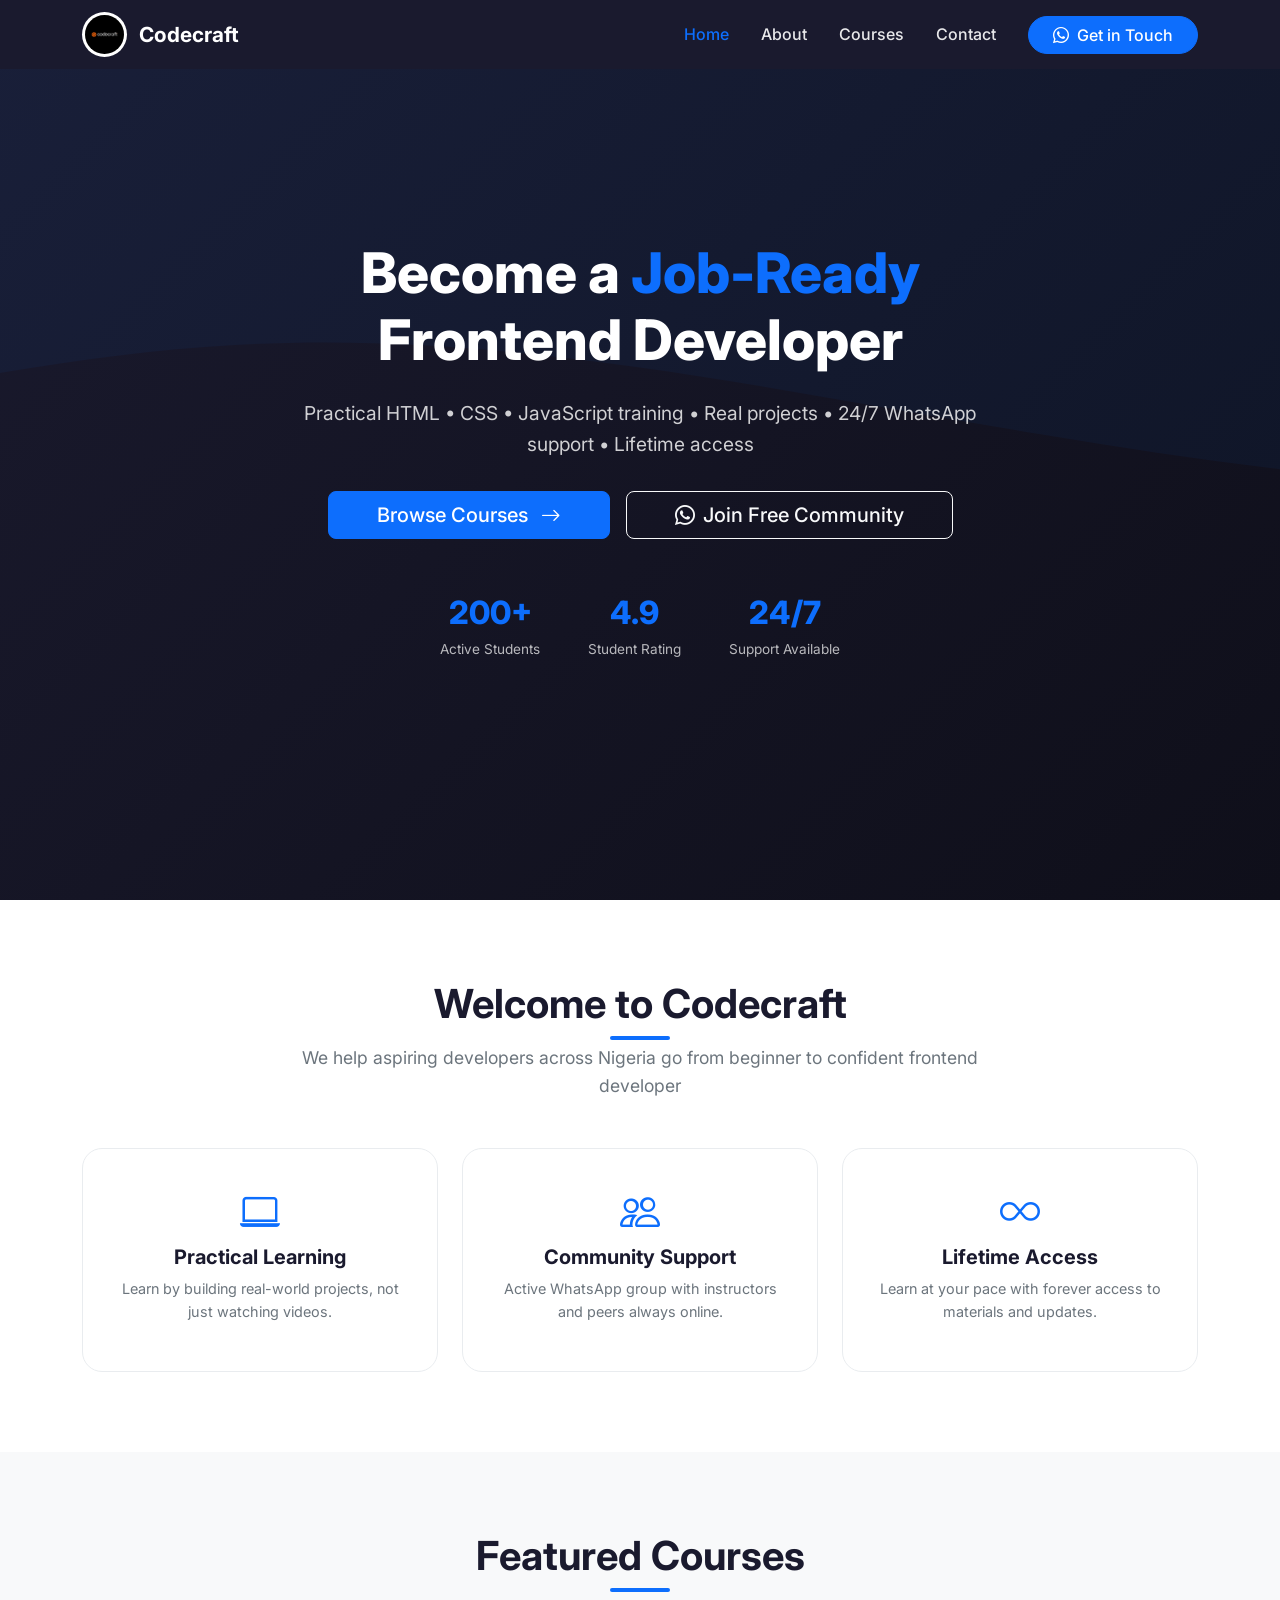
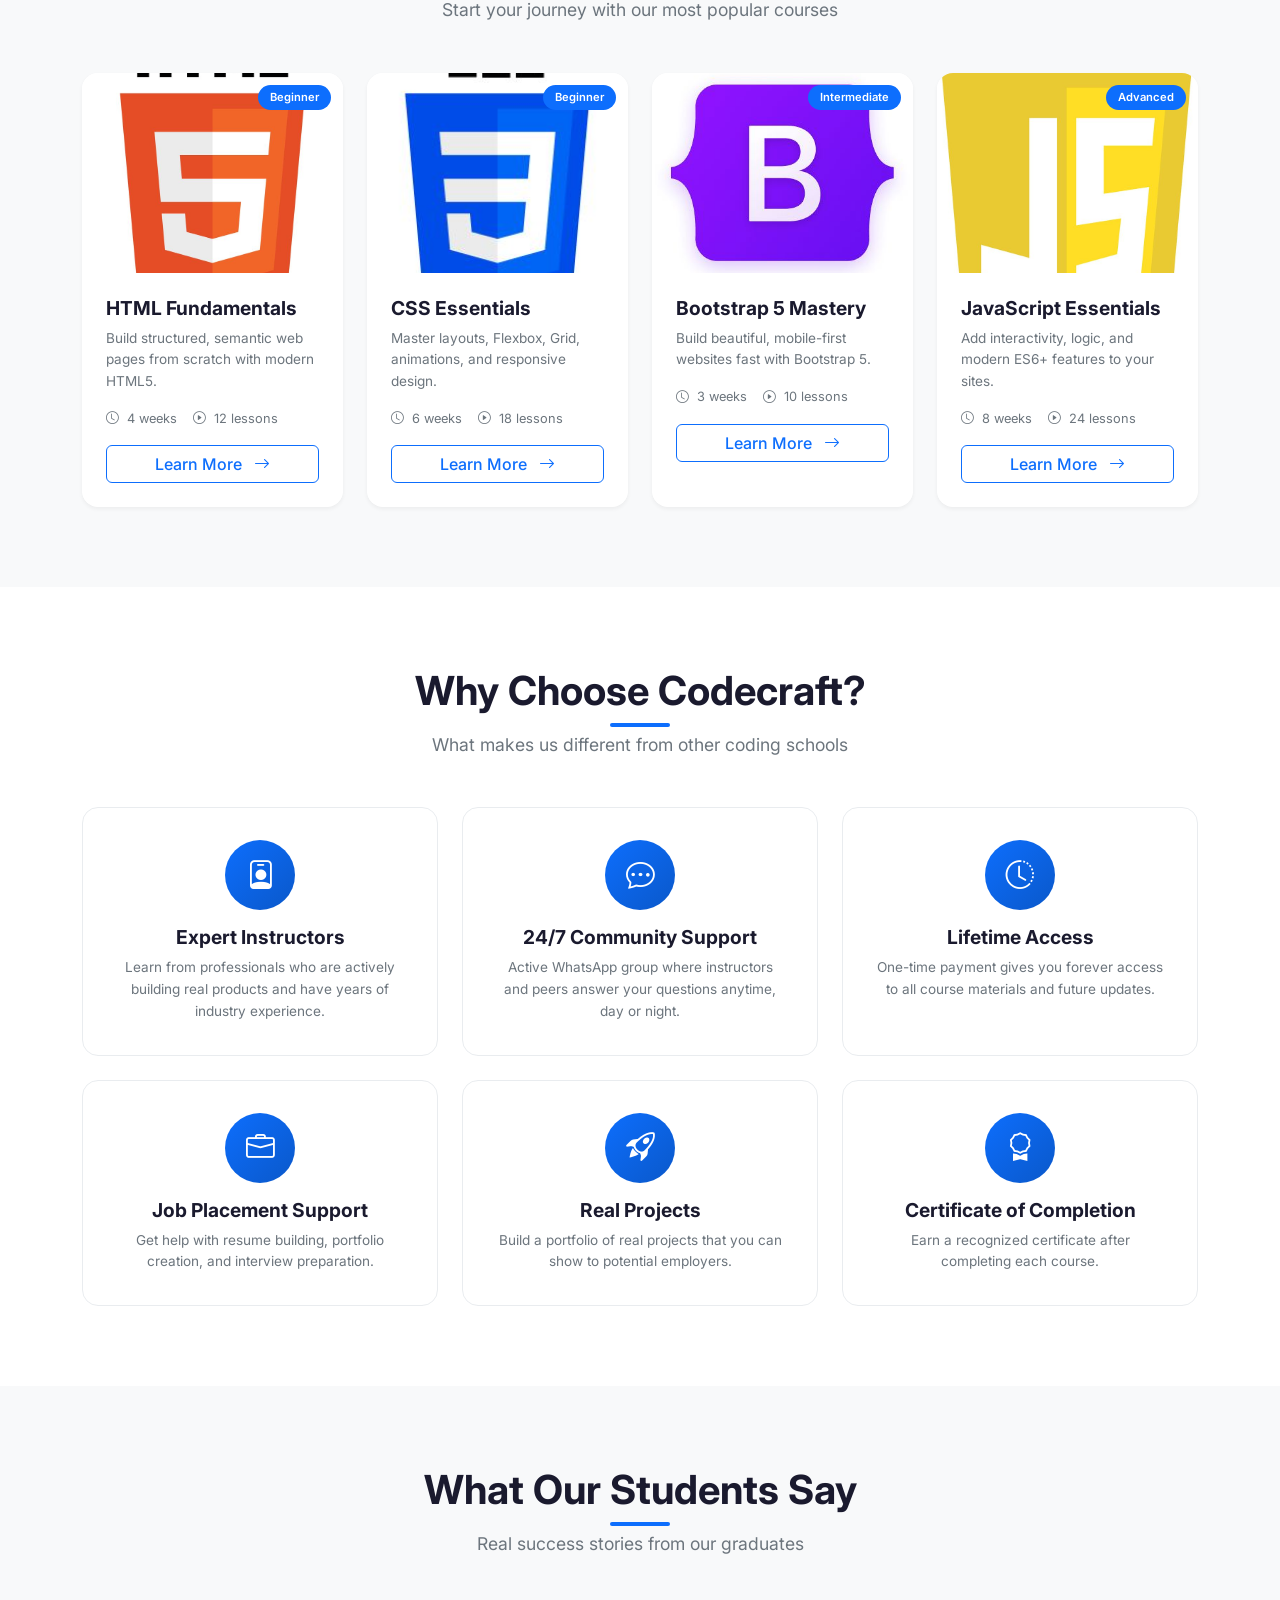
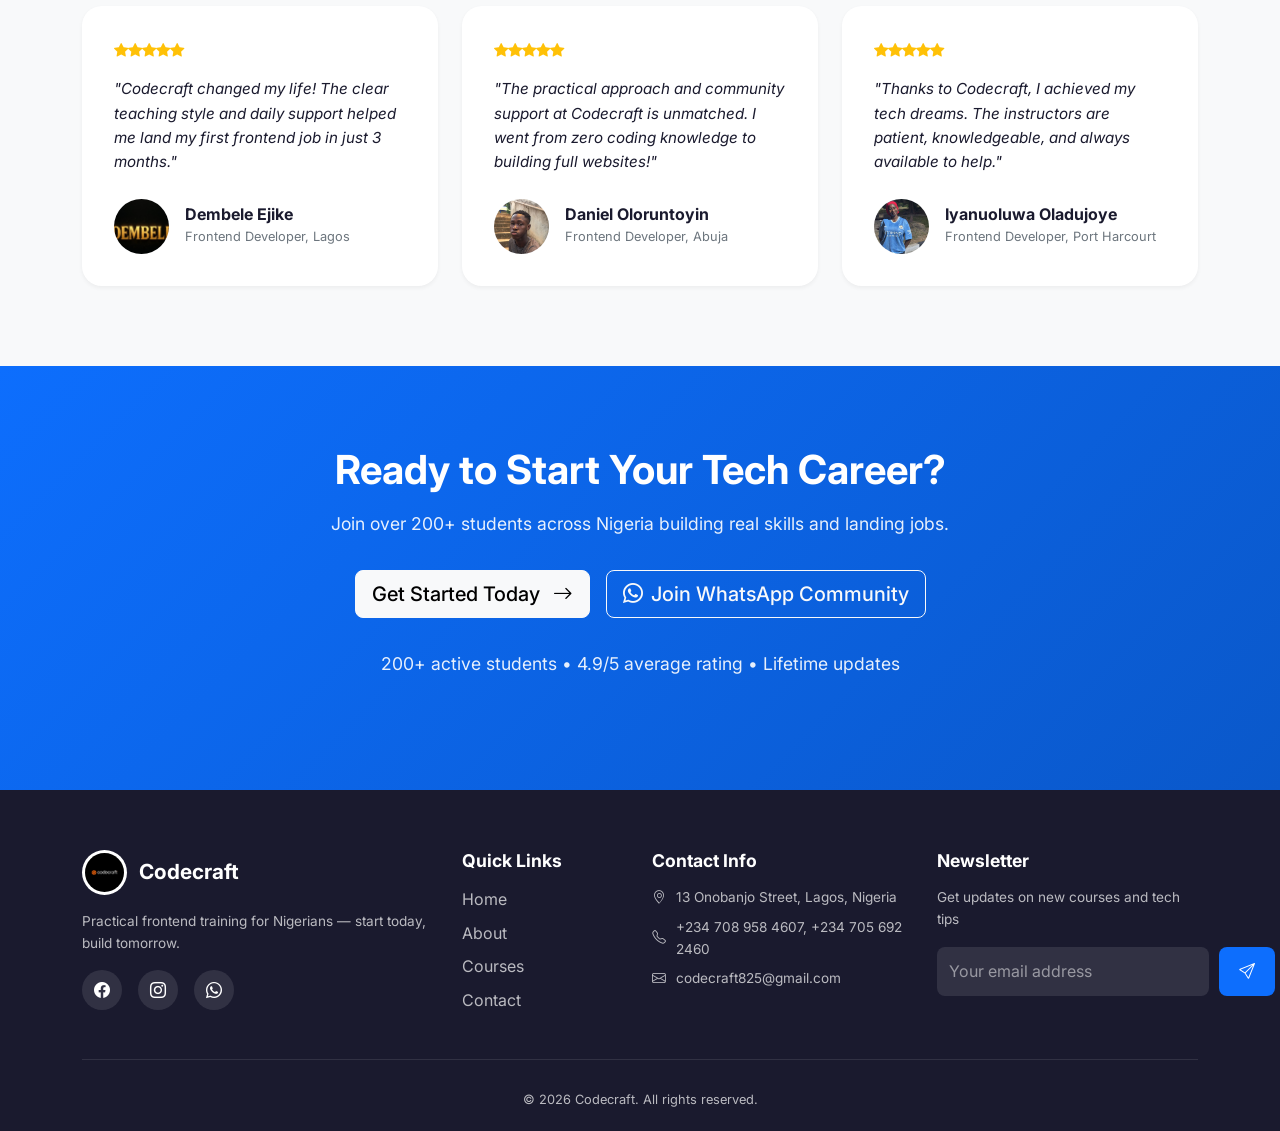
==== commit a95af3ef: "Update index.html" ====
--- a/index.html
+++ b/index.html
@@ -1,13 +1,3 @@
-<!DOCTYPE html>
-<html lang="en">
-<head>
-  <meta charset="UTF-8" />
-  <meta name="viewport" content="width=device-width, initial-scale=1.0" />
-  <title>Codecraft – Master Frontend Development in Nigeria</title>
-
-  <!-- Bootstrap 5.3 CSS -->
-  <link href="https://cdn.jsdelivr.net/npm/bootstrap@5.3.3/dist/css/bootstrap.min.css" rel="stylesheet"
-    integrity="sha384-QWTKZyjpPEjISv5WaRU9OFeRpok6YctnYmDr5pNlyT2bRjXh0JMhjY6hW+ALEwIH" crossorigin="anonymous">
 <!DOCTYPE html>
 <html lang="en">
 <head>
@@ -407,444 +397,3 @@
     <script src="script.js"></script>
 </body>
 </html>
-  <!-- Bootstrap Icons -->
-  <link rel="stylesheet" href="https://cdn.jsdelivr.net/npm/bootstrap-icons@1.11.3/font/bootstrap-icons.min.css">
-
-  <!-- Custom styles -->
-  <link rel="stylesheet" href="style.css">
-
-  <style>
-    :root {
-      --primary: #0d6efd;
-      --primary-dark: #0a58ca;
-      --dark: #212529;
-      --gray: #6c757d;
-      --light-gray: #f8f9fa;
-    }
-
-    body {
-      font-family: system-ui, -apple-system, "Segoe UI", Roboto, sans-serif;
-      color: #333;
-      line-height: 1.6;
-    }
-
-    .navbar {
-      background-color: var(--dark);
-      box-shadow: 0 2px 12px rgba(0,0,0,0.15);
-    }
-
-    .navbar-brand img {
-      width: 48px;
-      height: 48px;
-      border-radius: 50%;
-      border: 2px solid var(--primary);
-      object-fit: contain;
-    }
-
-    .nav-link {
-      color: white !important;
-      font-weight: 500;
-    }
-
-    .nav-link:hover, .nav-link.active {
-      color: var(--primary) !important;
-    }
-
-    .hero {
-      min-height: 80vh;
-      background: linear-gradient(rgba(0,0,0,0.65), rgba(0,0,0,0.75)),
-                  url('coding.jpeg') center/cover no-repeat fixed;
-      color: white;
-      display: flex;
-      align-items: center;
-    }
-
-    .hero h1 {
-      font-size: 3.5rem;
-      font-weight: 800;
-      line-height: 1.1;
-    }
-
-    .section-title {
-      font-weight: 700;
-      position: relative;
-      display: inline-block;
-      margin-bottom: 2.5rem;
-    }
-
-    .section-title::after {
-      content: '';
-      position: absolute;
-      width: 70px;
-      height: 4px;
-      background: var(--primary);
-      bottom: -12px;
-      left: 50%;
-      transform: translateX(-50%);
-      border-radius: 2px;
-    }
-
-    .card {
-      border: none;
-      border-radius: 16px;
-      overflow: hidden;
-      transition: transform 0.3s ease, box-shadow 0.3s ease;
-    }
-
-    .card:hover {
-      transform: translateY(-10px);
-      box-shadow: 0 20px 40px rgba(0,0,0,0.12) !important;
-    }
-
-    .benefit-card .icon-circle {
-      width: 80px;
-      height: 80px;
-      background: linear-gradient(135deg, var(--primary), var(--primary-dark));
-      color: white;
-      border-radius: 50%;
-      display: flex;
-      align-items: center;
-      justify-content: center;
-    }
-
-    .avatar img {
-      width: 64px;
-      height: 64px;
-      object-fit: cover;
-      border: 3px solid var(--light-gray);
-    }
-
-    .cta {
-      background: linear-gradient(135deg, var(--primary) 0%, #6610f2 100%);
-      color: white;
-    }
-
-    .hover-lift:hover {
-      transform: translateY(-5px);
-      box-shadow: 0 15px 30px rgba(0,0,0,0.25);
-    }
-
-    footer {
-      background: #111;
-      color: #ccc;
-    }
-
-    footer a:hover {
-      color: var(--primary);
-    }
-
-    @media (max-width: 767px) {
-      .hero h1 { font-size: 2.5rem; }
-      .hero { min-height: 70vh; }
-    }
-  </style>
-</head>
-<body>
-
-  <!-- Navbar -->
-  <nav class="navbar navbar-expand-lg fixed-top">
-    <div class="container-fluid px-4 px-lg-5">
-      <a class="navbar-brand d-flex align-items-center" href="index.html">
-        <img src="codecraft logo (2).jpeg" alt="Codecraft Logo">
-        <span class="ms-2 fw-bold text-white">Codecraft</span>
-      </a>
-
-      <button class="navbar-toggler" type="button" data-bs-toggle="collapse" data-bs-target="#navbarContent">
-        <span class="navbar-toggler-icon"></span>
-      </button>
-
-      <div class="collapse navbar-collapse justify-content-end" id="navbarContent">
-        <ul class="navbar-nav align-items-center gap-3 gap-lg-4">
-          <li class="nav-item"><a class="nav-link active" href="index.html">Home</a></li>
-          <li class="nav-item"><a class="nav-link" href="about.html">About</a></li>
-          <li class="nav-item"><a class="nav-link" href="courses.html">Courses</a></li>
-          <li class="nav-item"><a class="nav-link" href="contact.html">Contact</a></li>
-          <li class="nav-item ms-lg-2">
-            <a class="btn btn-outline-primary rounded-pill px-4 fw-medium" href="https://wa.me/+2347089584607">
-              Get in Touch
-            </a>
-          </li>
-        </ul>
-      </div>
-    </div>
-  </nav>
-
-  <!-- Hero -->
-  <section class="hero">
-    <div class="container text-center">
-      <h1 class="mb-4">Become a Job-Ready Frontend Developer</h1>
-      <p class="lead fs-4 mb-5 opacity-90">
-        Practical HTML • CSS • JavaScript training • Real projects • 24/7 WhatsApp support • Lifetime access
-      </p>
-      <div class="d-flex flex-column flex-sm-row gap-3 justify-content-center">
-        <a href="courses.html" class="btn btn-primary btn-lg px-5 py-3 fw-bold hover-lift">
-          Browse Courses Now
-        </a>
-        <a href="https://whatsapp.com/channel/0029VbAYte94o7qG2Dfrlt3D" 
-           class="btn btn-outline-light btn-lg px-5 py-3 hover-lift">
-          Join Free Community
-        </a>
-      </div>
-    </div>
-  </section>
-
-  <!-- About / Mission Snippet -->
-  <section class="py-5 bg-light">
-    <div class="container text-center">
-      <h2 class="section-title">Welcome to Codecraft</h2>
-      <p class="lead text-muted col-lg-10 mx-auto">
-        We help aspiring developers in Lagos, Abuja, Port Harcourt and across Nigeria go from beginner to confident frontend developer — with clear, practical training and real community support.
-      </p>
-    </div>
-  </section>
-
-  <!-- Featured Courses -->
-  <section class="featured-courses py-5">
-    <div class="container">
-      <h2 class="text-center section-title mb-5">Featured Courses</h2>
-      <div class="row g-4">
-        <div class="col-md-6 col-lg-3">
-          <div class="card h-100 shadow-sm">
-            <img src="html.jpeg" class="card-img-top" alt="HTML Fundamentals">
-            <div class="card-body d-flex flex-column">
-              <h5 class="card-title">HTML Fundamentals</h5>
-              <p class="card-text text-muted flex-grow-1">Build structured, semantic web pages from scratch.</p>
-              <a href="courses.html" class="btn btn-outline-primary mt-auto">Learn More</a>
-            </div>
-          </div>
-        </div>
-        <div class="col-md-6 col-lg-3">
-          <div class="card h-100 shadow-sm">
-            <img src="css.jpeg" class="card-img-top" alt="CSS Essentials">
-            <div class="card-body d-flex flex-column">
-              <h5 class="card-title">CSS Essentials</h5>
-              <p class="card-text text-muted flex-grow-1">Master layouts, Flexbox, Grid & responsive design.</p>
-              <a href="courses.html" class="btn btn-outline-primary mt-auto">Learn More</a>
-            </div>
-          </div>
-        </div>
-        <div class="col-md-6 col-lg-3">
-          <div class="card h-100 shadow-sm">
-            <img src="Bootstrap.jpeg" class="card-img-top" alt="Bootstrap">
-            <div class="card-body d-flex flex-column">
-              <h5 class="card-title">Bootstrap 5</h5>
-              <p class="card-text text-muted flex-grow-1">Build beautiful, mobile-first sites fast.</p>
-              <a href="courses.html" class="btn btn-outline-primary mt-auto">Learn More</a>
-            </div>
-          </div>
-        </div>
-        <div class="col-md-6 col-lg-3">
-          <div class="card h-100 shadow-sm">
-            <img src="javascript.jpeg" class="card-img-top" alt="JavaScript">
-            <div class="card-body d-flex flex-column">
-              <h5 class="card-title">JavaScript Essentials</h5>
-              <p class="card-text text-muted flex-grow-1">Add interactivity, logic & modern ES6+ features.</p>
-              <a href="courses.html" class="btn btn-outline-primary mt-auto">Learn More</a>
-            </div>
-          </div>
-        </div>
-      </div>
-    </div>
-  </section>
-
-  <!-- Why Choose Codecraft (already good – kept with minor tweaks) -->
-  <section class="benefits py-5 bg-light">
-    <div class="container">
-      <div class="text-center mb-5">
-        <h2 class="display-5 fw-bold section-title">Why Choose Codecraft?</h2>
-      </div>
-      <div class="row g-4">
-        <div class="col-lg-4 col-md-6">
-          <div class="card benefit-card h-100 shadow-sm border-0">
-            <div class="card-body text-center p-5">
-              <div class="icon-circle mb-4 mx-auto"><i class="bi bi-person-badge-fill fs-1"></i></div>
-              <h5 class="fw-bold mb-3">Expert Instructors</h5>
-              <p class="text-muted">Learn from professionals building real products in 2026.</p>
-            </div>
-          </div>
-        </div>
-        <div class="col-lg-4 col-md-6">
-          <div class="card benefit-card h-100 shadow-sm border-0">
-            <div class="card-body text-center p-5">
-              <div class="icon-circle mb-4 mx-auto"><i class="bi bi-chat-dots-fill fs-1"></i></div>
-              <h5 class="fw-bold mb-3">24/7 Community</h5>
-              <p class="text-muted">Active WhatsApp group with instructors & peers always online.</p>
-            </div>
-          </div>
-        </div>
-        <div class="col-lg-4 col-md-6">
-          <div class="card benefit-card h-100 shadow-sm border-0">
-            <div class="card-body text-center p-5">
-              <div class="icon-circle mb-4 mx-auto"><i class="bi bi-clock-history fs-1"></i></div>
-              <h5 class="fw-bold mb-3">Lifetime Access</h5>
-              <p class="text-muted">Learn at your pace — forever access to materials & updates.</p>
-            </div>
-          </div>
-        </div>
-      </div>
-    </div>
-  </section>
-
-  <!-- Testimonials -->
-  <section class="testimonials py-5">
-    <div class="container">
-      <div class="text-center mb-5">
-        <h2 class="display-5 fw-bold section-title">What Our Students Say</h2>
-      </div>
-      <div class="row g-4">
-        <div class="col-lg-4 col-md-6">
-          <div class="card h-100 shadow border-0">
-            <div class="card-body p-4">
-              <div class="d-flex align-items-center mb-4">
-                <div class="avatar me-3">
-                  <img src="Screenshot 2026-02-02 162451.png" alt="" class="rounded-circle">
-                </div>
-                <div>
-                  <h6 class="mb-0 fw-bold">Dembele Ejike</h6>
-                  <small class="text-muted">Frontend Developer – Lagos</small>
-                </div>
-              </div>
-              <p class="fst-italic">"Clear teaching + daily support = my first dev job in 3 months!"</p>
-            </div>
-          </div>
-        </div>
-        <!-- Repeat for other two with local flavor if possible -->
-          <div class="row g-4">
-        <div class="col-lg-4 col-md-6">
-          <div class="card h-100 shadow border-0">
-          <div class="card-body p-4">
-         <div class="d-flex align-items-center mb-4">
-                <div class="avatar me-3">
-                  <img src="IG_ABRAHAMONDIAL.jpeg" alt="" class="rounded-circle">
-                </div>
-                <div>
-                  <h6 class="mb-0 fw-bold">Daniel Oloruntoyin</h6>
-                  <small class="text-muted">Frontend Developer – Abuja</small>
-                </div>
-              </div>
-              <p class="fst-italic">Learning font-end development from codecraft has been the best!"</p>
-            </div>
-          </div>
-        </div>
-        <div class="row g-4">
-        <div class="col-lg-4 col-md-6">
-          <div class="card h-100 shadow border-0">
-          <div class="card-body p-4">
-         <div class="d-flex align-items-center mb-4">
-                <div class="avatar me-3">
-                  <img src="girl.jpeg" alt="" class="rounded-circle">
-                </div>
-                <div>
-                  <h6 class="mb-0 fw-bold">Iyanuoluwa Oladujoye</h6>
-                  <small class="text-muted">Frontend Developer – Portha-court</small>
-                </div>
-              </div>
-              <p class="fst-italic">With codecraft i was able to achieve my tech dreams !"</p>
-            </div>
-          </div>
-        </div>
-      </div>
-    </div>
-  </section>
-
-  <!-- CTA -->
-  <section class="cta py-5 py-lg-6 position-relative overflow-hidden">
-    <div class="position-absolute top-0 start-0 w-100 h-100 bg-gradient-primary opacity-90"></div>
-    <div class="container position-relative z-1 text-center text-white">
-      <h2 class="display-4 fw-bold mb-4">Ready to Start Your Tech Career?</h2>
-      <p class="lead fs-4 mb-5">Join students across Nigeria building real skills and landing jobs.</p>
-      <div class="d-flex flex-column flex-sm-row gap-3 justify-content-center">
-        <a href="courses.html" class="btn btn-light btn-lg px-5 py-3 fw-bold hover-lift">Get Started Today</a>
-        <a href="https://whatsapp.com/channel/0029VbAYte94o7qG2Dfrlt3D" class="btn btn-outline-light btn-lg px-5 py-3 hover-lift">Join WhatsApp Community</a>
-      </div>
-      <div class="mt-5">
-        <p class="mb-3 fw-medium">200+ active students • 4.9/5 average rating • Lifetime updates</p>
-      </div>
-    </div>
-  </section>
-
-  <!-- Contact / Get in Touch -->
-  <section class="py-5 bg-light">
-    <div class="container">
-      <h2 class="text-center section-title mb-5">Get in Touch</h2>
-      <div class="row g-5">
-        <div class="col-lg-5">
-          <h4 class="fw-bold mb-4">Contact Information</h4>
-          <p class="mb-3"><i class="bi bi-geo-alt-fill me-2 text-primary"></i> 13 Onobanjo Street, Lagos, Nigeria</p>
-          <p class="mb-3"><i class="bi bi-telephone-fill me-2 text-primary"></i> +234 708 958 4607</p>
-          <p class="mb-4"><i class="bi bi-envelope-fill me-2 text-primary"></i> <a href="mailto:codecraft825@gmail.com">codecraft825@gmail.com</a></p>
-          
-          <h5 class="fw-bold mb-3">Follow Us</h5>
-          <div class="d-flex gap-3">
-            <a href="https://www.facebook.com/profile.php?id=100084730695859" class="fs-4 text-dark"><i class="bi bi-facebook"></i></a>
-            <a href="#" class="fs-4 text-dark"><i class="bi bi-instagram"></i></a>
-            <a href="https://wa.me/+2347089584607" class="fs-4 text-dark"><i class="bi bi-whatsapp"></i></a>
-          </div>
-        </div>
-        <div class="col-lg-7">
-          <h4 class="fw-bold mb-4">Send a Message</h4>
-          <form>
-            <div class="row g-3">
-              <div class="col-md-6">
-                <input type="text" class="form-control" placeholder="Your Name" required>
-              </div>
-              <div class="col-md-6">
-                <input type="email" class="form-control" placeholder="Your Email" required>
-              </div>
-              <div class="col-12">
-                <textarea class="form-control" rows="5" placeholder="Your Message" required></textarea>
-              </div>
-              <div class="col-12">
-                <button type="submit" class="btn btn-primary btn-lg px-5">Send Message</button>
-              </div>
-            </div>
-          </form>
-        </div>
-      </div>
-    </div>
-  </section>
-
-  <!-- Footer -->
-  <footer class="bg-dark text-white py-5">
-    <div class="container px-4 px-lg-5">
-      <div class="row g-5">
-        <div class="col-md-4">
-          <h5 class="fw-bold mb-4">Codecraft</h5>
-          <p class="text-muted">Practical frontend training for Nigerians — start today, build tomorrow.</p>
-        </div>
-        <div class="col-md-2">
-          <h5 class="fw-bold mb-4">Links</h5>
-          <ul class="list-unstyled">
-            <li><a href="index.html" class="text-reset">Home</a></li>
-            <li><a href="about.html" class="text-reset">About</a></li>
-            <li><a href="courses.html" class="text-reset">Courses</a></li>
-            <li><a href="contact.html" class="text-reset">Contact</a></li>
-          </ul>
-        </div>
-        <div class="col-md-3">
-          <h5 class="fw-bold mb-4">Contact</h5>
-          <ul class="list-unstyled">
-            <li><i class="bi bi-envelope me-2"></i> codecraft825@gmail.com</li>
-            <li><i class="bi bi-telephone me-2"></i> +234 708 958 4607</li>
-            <li><i class="bi bi-geo-alt me-2"></i> Lagos, Nigeria</li>
-          </ul>
-        </div>
-        <div class="col-md-3">
-          <h5 class="fw-bold mb-4">Follow</h5>
-          <div class="d-flex gap-4">
-            <a href="https://www.facebook.com/profile.php?id=100084730695859" class="fs-4 text-white"><i class="bi bi-facebook"></i></a>
-            <a href="https://www.instagram.com/codecraft331?igsh=MWNiejVqdW81MHQxZg==" class="fs-4 text-white"><i class="bi bi-instagram"></i></a>
-            <a href="https://wa.me/+2347089584607" class="fs-4 text-white"><i class="bi bi-whatsapp"></i></a>
-          </div>
-        </div>
-      </div>
-      <hr class="border-secondary my-4">
-      <div class="text-center small">
-        © 2026 Codecraft. All rights reserved.
-      </div>
-    </div>
-  </footer>
-
-  <script src="https://cdn.jsdelivr.net/npm/bootstrap@5.3.3/dist/js/bootstrap.bundle.min.js"></script>
-</body>
-</html>
--- a/style.css
+++ b/style.css
@@ -1,267 +1,672 @@
+/* ==================== ROOT VARIABLES ==================== */
 :root {
-  --gb-dark: #0a1d37;
-  --gb-light: #e8f0ff;
-  --gb-accent: #00a0df;
+    --primary: #0d6efd;
+    --primary-dark: #0a58ca;
+    --primary-light: #3b82f6;
+    --secondary: #6c757d;
+    --success: #198754;
+    --info: #0dcaf0;
+    --warning: #ffc107;
+    --danger: #dc3545;
+    --dark: #1a1a2e;
+    --darker: #0f0f1a;
+    --light: #f8f9fa;
+    --gray: #6c757d;
+    --gray-light: #e9ecef;
+    --white: #ffffff;
+    --transition: all 0.3s ease;
+    --shadow-sm: 0 2px 4px rgba(0,0,0,0.05);
+    --shadow-md: 0 4px 6px rgba(0,0,0,0.07);
+    --shadow-lg: 0 10px 15px rgba(0,0,0,0.1);
+    --shadow-xl: 0 20px 25px rgba(0,0,0,0.15);
+}
+
+* {
+    margin: 0;
+    padding: 0;
+    box-sizing: border-box;
 }
 
 body {
-  background-color: #f5f7fa;
-  font-family: system-ui, -apple-system, "Segoe UI", Roboto, sans-serif;
-  color: #1a2535;
-}
-
+    font-family: 'Inter', -apple-system, BlinkMacSystemFont, 'Segoe UI', Roboto, sans-serif;
+    color: var(--dark);
+    overflow-x: hidden;
+    line-height: 1.6;
+}
+
+/* ==================== TYPOGRAPHY ==================== */
+h1, h2, h3, h4, h5, h6 {
+    font-weight: 700;
+    line-height: 1.2;
+}
+
+.section-title {
+    font-size: clamp(1.8rem, 4vw, 2.5rem);
+    font-weight: 700;
+    color: var(--dark);
+    margin-bottom: 1rem;
+    position: relative;
+    display: inline-block;
+}
+
+.section-title:after {
+    content: '';
+    position: absolute;
+    bottom: -12px;
+    left: 50%;
+    transform: translateX(-50%);
+    width: 60px;
+    height: 4px;
+    background: var(--primary);
+    border-radius: 2px;
+}
+
+.section-subtitle {
+    font-size: clamp(0.9rem, 2vw, 1.1rem);
+    color: var(--gray);
+    max-width: 700px;
+    margin: 0 auto;
+}
+
+/* ==================== BUTTONS ==================== */
+.btn {
+    transition: var(--transition);
+    font-weight: 500;
+}
+
+.btn-primary {
+    background: var(--primary);
+    border-color: var(--primary);
+}
+
+.btn-primary:hover {
+    background: var(--primary-dark);
+    border-color: var(--primary-dark);
+    transform: translateY(-2px);
+    box-shadow: var(--shadow-md);
+}
+
+.btn-outline-primary {
+    border-color: var(--primary);
+    color: var(--primary);
+}
+
+.btn-outline-primary:hover {
+    background: var(--primary);
+    border-color: var(--primary);
+    transform: translateY(-2px);
+    box-shadow: var(--shadow-md);
+}
+
+.btn-outline-light:hover {
+    transform: translateY(-2px);
+}
+
+/* ==================== NAVBAR ==================== */
 .navbar {
-  background-color: var(--gb-dark) !important;
-  padding: 0.9rem 1.5rem;
-  border-bottom: 1px solid rgba(255, 255, 255, 0.07);
-  box-shadow: 0 2px 12px rgba(0, 0, 0, 0.25);
-}
-
+    background: var(--dark);
+    padding: 0.75rem 0;
+    transition: var(--transition);
+}
+
+.navbar.scrolled {
+    padding: 0.5rem 0;
+    box-shadow: var(--shadow-lg);
+}
+
+.navbar-brand {
+    display: flex;
+    align-items: center;
+    gap: 12px;
+    padding: 0;
+}
 
 .logo-circle {
-  width: 58px;
-  height: 58px;
-  background: white;
-  border-radius: 50%;
-  padding: 4px;
-  overflow: hidden;
-  transition: all 0.25s ease;
-  box-shadow: 0 3px 10px rgba(0, 0, 0, 0.3);
-  flex-shrink: 0;
+    width: 45px;
+    height: 45px;
+    background: white;
+    border-radius: 50%;
+    padding: 3px;
+    overflow: hidden;
+    transition: var(--transition);
 }
 
 .logo-circle img {
-  width: 100%;
-  height: 100%;
-  object-fit: cover;
-  border-radius: 50%;
-  display: block;
+    width: 100%;
+    height: 100%;
+    object-fit: cover;
+    border-radius: 50%;
 }
 
 .logo-circle:hover {
-  transform: scale(1.06);
-  box-shadow: 0 6px 18px rgba(0, 0, 0, 0.35);
-}
-
-.navbar-brand {
-  padding: 0;
-  display: flex;
-  align-items: center;
-  gap: 1rem;
+    transform: scale(1.05);
 }
 
 .brand-text {
-  font-weight: 700;
-  font-size: 1.45rem;
-  color: white;
-  letter-spacing: -0.5px;
+    font-weight: 700;
+    font-size: 1.3rem;
+    color: white;
 }
 
 .nav-link {
-  color: rgba(255, 255, 255, 0.92) !important;
-  font-weight: 500;
-  padding: 0.55rem 1.15rem !important;
-  border-radius: 6px;
-  transition: all 0.22s ease;
+    color: rgba(255, 255, 255, 0.9) !important;
+    font-weight: 500;
+    padding: 0.5rem 1rem !important;
+    transition: var(--transition);
 }
 
 .nav-link:hover,
 .nav-link.active {
-  color: white !important;
-  background: rgba(255, 255, 255, 0.08);
-}
-
-.navbar-toggler {
-  border: none;
-  padding: 0.5rem;
-}
-
-.navbar-toggler-icon {
-  filter: brightness(0) invert(1);
-}
-
-
-
-/* Hero Section */
-
+    color: var(--primary) !important;
+}
+
+/* ==================== HERO SECTION ==================== */
 .hero {
-  background-image: linear-gradient(to bottom, #337ab7, #23527c);
-  background-size: cover;
-  background-position: center;
-  padding: 5rem 0;
-  text-align: center;
-  color: #fff;
-  position: relative;
-  height: 100vh;
-
-}
-
-.hero h1 {
-  font-size: 3rem;
-  font-weight: bold;
-  margin-top: 40px;
-  align-items: center;
-  justify-content: center;
-}
-
-.hero p {
-  font-size: 1.5rem;
-  margin-bottom: 16px;
-}
-
-.img-fluid {
-  width: 100%;
-  height: 150px;
-  object-fit: cover;
-  border-radius: 50%;
-}
-
-.team-member {
-  margin-bottom: 20px;
-}
-
-/* Featured Courses Section */
-
+    min-height: 100vh;
+    background: linear-gradient(135deg, var(--dark) 0%, var(--darker) 100%);
+    position: relative;
+    display: flex;
+    align-items: center;
+    overflow: hidden;
+}
+
+.hero::before {
+    content: '';
+    position: absolute;
+    top: 0;
+    left: 0;
+    right: 0;
+    bottom: 0;
+    background: url('data:image/svg+xml,<svg xmlns="http://www.w3.org/2000/svg" viewBox="0 0 1440 320"><path fill="%230d6efd" fill-opacity="0.05" d="M0,96L48,112C96,128,192,160,288,160C384,160,480,128,576,122.7C672,117,768,139,864,154.7C960,171,1056,181,1152,165.3C1248,149,1344,107,1392,85.3L1440,64L1440,0L1392,0C1344,0,1248,0,1152,0C1056,0,960,0,864,0C768,0,672,0,576,0C480,0,384,0,288,0C192,0,96,0,48,0L0,0Z"></path></svg>') repeat-x bottom;
+    background-size: cover;
+    pointer-events: none;
+}
+
+.hero-content {
+    text-align: center;
+    position: relative;
+    z-index: 2;
+}
+
+.hero-title {
+    font-size: clamp(2rem, 6vw, 3.5rem);
+    font-weight: 800;
+    color: white;
+    margin-bottom: 1.5rem;
+}
+
+.hero-title .highlight {
+    color: var(--primary);
+    position: relative;
+    display: inline-block;
+}
+
+.hero-subtitle {
+    font-size: clamp(1rem, 3vw, 1.2rem);
+    color: rgba(255, 255, 255, 0.8);
+    margin-bottom: 2rem;
+    max-width: 700px;
+    margin-left: auto;
+    margin-right: auto;
+}
+
+.hero-buttons {
+    display: flex;
+    gap: 1rem;
+    justify-content: center;
+    flex-wrap: wrap;
+    margin-bottom: 3rem;
+}
+
+.hero-stats {
+    display: flex;
+    justify-content: center;
+    gap: 3rem;
+    flex-wrap: wrap;
+}
+
+.stat-item {
+    text-align: center;
+}
+
+.stat-number {
+    font-size: clamp(1.5rem, 4vw, 2rem);
+    font-weight: 800;
+    color: var(--primary);
+}
+
+.stat-label {
+    font-size: 0.85rem;
+    color: rgba(255, 255, 255, 0.7);
+}
+
+/* ==================== WELCOME SECTION ==================== */
+.welcome-section {
+    padding: 80px 0;
+    background: var(--white);
+}
+
+.welcome-card {
+    text-align: center;
+    padding: 2rem;
+    border-radius: 20px;
+    transition: var(--transition);
+    background: var(--white);
+    border: 1px solid var(--gray-light);
+}
+
+.welcome-card:hover {
+    transform: translateY(-5px);
+    box-shadow: var(--shadow-lg);
+    border-color: var(--primary-light);
+}
+
+.welcome-card i {
+    font-size: 2.5rem;
+    color: var(--primary);
+    margin-bottom: 1rem;
+}
+
+.welcome-card h3 {
+    font-size: 1.25rem;
+    margin-bottom: 0.5rem;
+}
+
+.welcome-card p {
+    color: var(--gray);
+    font-size: 0.9rem;
+}
+
+/* ==================== COURSES SECTION ==================== */
 .featured-courses {
-  padding: 5rem 0;
-}
-
-.featured-courses h2 {
-  font-size: 2rem;
-  font-weight: bold;
-  margin-bottom: 1rem;
-}
-
-.card {
-  border: none;
-  border-radius: 0.5rem;
-  box-shadow: 0 0 10px rgba(0, 0, 0, 0.1);
-}
-
-.card-img-top {
-  border-top-left-radius: 0.5rem;
-  border-top-right-radius: 0.5rem;
-}
-
-.card-body {
-  padding: 1.5rem;
-  transition: transform 0.3s ease, box-shadow 0.3s ease;
-}
-
-.card-title {
-  font-size: 1.25rem;
-  font-weight: bold;
-  margin-bottom: 0.5rem;
-}
-
-.card-text {
-  font-size: 1rem;
-  margin-bottom: 1rem;
-}
-
-.card:hover {
-   transform: scale(1.05);
-  transform: translateY(-8px);
-  box-shadow: 0 10px 20px rgba(0, 0, 0, 0.15);
-}
-
-/* Benefits Section */
-
-/* Benefits Cards */
+    padding: 80px 0;
+    background: var(--light);
+}
+
+.course-card {
+    background: var(--white);
+    border-radius: 16px;
+    overflow: hidden;
+    transition: var(--transition);
+    height: 100%;
+    box-shadow: var(--shadow-sm);
+}
+
+.course-card:hover {
+    transform: translateY(-8px);
+    box-shadow: var(--shadow-xl);
+}
+
+.course-image {
+    position: relative;
+    height: 200px;
+    overflow: hidden;
+}
+
+.course-image img {
+    width: 100%;
+    height: 100%;
+    object-fit: cover;
+    transition: var(--transition);
+}
+
+.course-card:hover .course-image img {
+    transform: scale(1.05);
+}
+
+.course-badge {
+    position: absolute;
+    top: 12px;
+    right: 12px;
+    background: var(--primary);
+    color: white;
+    padding: 4px 12px;
+    border-radius: 20px;
+    font-size: 0.7rem;
+    font-weight: 600;
+}
+
+.course-body {
+    padding: 1.5rem;
+}
+
+.course-body h3 {
+    font-size: 1.2rem;
+    margin-bottom: 0.5rem;
+}
+
+.course-body p {
+    color: var(--gray);
+    font-size: 0.85rem;
+    margin-bottom: 1rem;
+}
+
+.course-meta {
+    display: flex;
+    gap: 1rem;
+    margin-bottom: 1rem;
+    font-size: 0.8rem;
+    color: var(--gray);
+}
+
+.course-meta i {
+    margin-right: 4px;
+}
+
+/* ==================== BENEFITS SECTION ==================== */
+.benefits-section {
+    padding: 80px 0;
+    background: var(--white);
+}
+
 .benefit-card {
-  transition: all 0.3s ease;
-  border-radius: 16px;
-  overflow: hidden;
+    text-align: center;
+    padding: 2rem;
+    border-radius: 16px;
+    transition: var(--transition);
+    height: 100%;
+    background: var(--white);
+    border: 1px solid var(--gray-light);
 }
 
 .benefit-card:hover {
-  transform: translateY(-8px);
-  box-shadow: 0 20px 40px rgba(0,0,0,0.08) !important;
-}
-
-.icon-circle {
-  width: 80px;
-  height: 80px;
-  background: linear-gradient(135deg, #667eea 0%, #764ba2 100%);
-  color: white;
-  border-radius: 50%;
-  display: flex;
-  align-items: center;
-  justify-content: center;
-}
-
-/* Testimonials */
+    transform: translateY(-5px);
+    box-shadow: var(--shadow-lg);
+    border-color: var(--primary-light);
+}
+
+.benefit-icon {
+    width: 70px;
+    height: 70px;
+    background: linear-gradient(135deg, var(--primary) 0%, var(--primary-dark) 100%);
+    border-radius: 50%;
+    display: flex;
+    align-items: center;
+    justify-content: center;
+    margin: 0 auto 1rem;
+}
+
+.benefit-icon i {
+    font-size: 1.8rem;
+    color: white;
+}
+
+.benefit-card h3 {
+    font-size: 1.2rem;
+    margin-bottom: 0.5rem;
+}
+
+.benefit-card p {
+    color: var(--gray);
+    font-size: 0.85rem;
+    margin: 0;
+}
+
+/* ==================== TESTIMONIALS SECTION ==================== */
+.testimonials-section {
+    padding: 80px 0;
+    background: var(--light);
+}
+
 .testimonial-card {
-  border-radius: 16px;
-  transition: all 0.25s ease;
-  background: #fff;
+    background: var(--white);
+    padding: 2rem;
+    border-radius: 20px;
+    transition: var(--transition);
+    height: 100%;
+    box-shadow: var(--shadow-sm);
 }
 
 .testimonial-card:hover {
-  transform: translateY(-5px);
-  box-shadow: 0 15px 35px rgba(0,0,0,0.1) !important;
-}
-
-.avatar img {
-  width: 60px;
-  height: 60px;
-  object-fit: cover;
-  border: 3px solid #f8f9fa;
-}
-
-/* Optional: star rating if you want to add later */
-.rating {
-  color: #ffc107;
-  font-size: 1.1rem;
-  margin-bottom: 1rem;
-}
-/* Call-to-Action Section */
-
-.cta {
-  padding: 5rem 0;
-  background-color: #337ab7;
-  color: #fff;
-  text-align: center;
-}
-
-.cta h2 {
-  font-size: 2rem;
-  font-weight: bold;
-  margin-bottom: 1rem;
-}
-
-.cta p {
-  font-size: 1rem;
-  margin-bottom: 2rem;
-}
-
-#contact-form {
-  padding: 20px;
-  background-color: #f9f9f9;
-  border: 1px solid #ddd;
-  border-radius: 10px;
-  box-shadow: 0 0 10px rgba(0, 0, 0, 0.1);
-}
-
-#contact-form .form-label {
-  font-weight: bold;
-}
-
-#contact-form .form-control {
-  padding: 10px;
-  border: 1px solid #ccc;
-  border-radius: 5px;
-}
-
-#contact-form .btn-primary {
-  background-color: #333;
-  color: #fff;
-  border: none;
-  padding: 10px 20px;
-  font-size: 16px;
-  cursor: pointer;
-}
-
-#contact-form .btn-primary:hover {
-  background-color: #444;
-}+    transform: translateY(-5px);
+    box-shadow: var(--shadow-lg);
+}
+
+.testimonial-rating {
+    margin-bottom: 1rem;
+    color: #ffc107;
+    font-size: 0.9rem;
+}
+
+.testimonial-text {
+    font-size: 0.95rem;
+    line-height: 1.6;
+    color: var(--dark);
+    margin-bottom: 1.5rem;
+    font-style: italic;
+}
+
+.testimonial-author {
+    display: flex;
+    align-items: center;
+    gap: 1rem;
+}
+
+.testimonial-author img {
+    width: 55px;
+    height: 55px;
+    border-radius: 50%;
+    object-fit: cover;
+}
+
+.author-info h4 {
+    font-size: 1rem;
+    margin-bottom: 0.2rem;
+}
+
+.author-info p {
+    font-size: 0.8rem;
+    color: var(--gray);
+    margin: 0;
+}
+
+/* ==================== CTA SECTION ==================== */
+.cta-section {
+    padding: 80px 0;
+    background: linear-gradient(135deg, var(--primary) 0%, var(--primary-dark) 100%);
+    color: white;
+    text-align: center;
+}
+
+.cta-content h2 {
+    font-size: clamp(1.8rem, 4vw, 2.5rem);
+    margin-bottom: 1rem;
+}
+
+.cta-content p {
+    font-size: 1.1rem;
+    margin-bottom: 2rem;
+    opacity: 0.9;
+}
+
+.cta-buttons {
+    display: flex;
+    gap: 1rem;
+    justify-content: center;
+    flex-wrap: wrap;
+    margin-bottom: 2rem;
+}
+
+.cta-note {
+    font-size: 0.85rem;
+    opacity: 0.8;
+    margin-bottom: 0;
+}
+
+/* ==================== FOOTER ==================== */
+.footer {
+    background: var(--dark);
+    color: white;
+    padding: 60px 0 20px;
+}
+
+.footer-logo {
+    display: flex;
+    align-items: center;
+    gap: 12px;
+    margin-bottom: 1rem;
+}
+
+.footer-logo .logo-circle {
+    width: 45px;
+    height: 45px;
+}
+
+.footer-logo h3 {
+    font-size: 1.3rem;
+    margin: 0;
+    color: white;
+}
+
+.footer p {
+    color: rgba(255, 255, 255, 0.7);
+    font-size: 0.85rem;
+    margin-bottom: 1rem;
+}
+
+.social-links {
+    display: flex;
+    gap: 1rem;
+}
+
+.social-links a {
+    width: 40px;
+    height: 40px;
+    background: rgba(255, 255, 255, 0.1);
+    border-radius: 50%;
+    display: flex;
+    align-items: center;
+    justify-content: center;
+    color: white;
+    transition: var(--transition);
+    text-decoration: none;
+}
+
+.social-links a:hover {
+    background: var(--primary);
+    transform: translateY(-3px);
+}
+
+.footer h4 {
+    font-size: 1.1rem;
+    margin-bottom: 1rem;
+    color: white;
+}
+
+.footer ul {
+    list-style: none;
+    padding: 0;
+}
+
+.footer ul li {
+    margin-bottom: 0.5rem;
+}
+
+.footer ul li a {
+    color: rgba(255, 255, 255, 0.7);
+    text-decoration: none;
+    transition: var(--transition);
+}
+
+.footer ul li a:hover {
+    color: var(--primary);
+    padding-left: 5px;
+}
+
+.contact-info li {
+    display: flex;
+    align-items: center;
+    gap: 10px;
+    color: rgba(255, 255, 255, 0.7);
+    font-size: 0.85rem;
+}
+
+.newsletter-form {
+    display: flex;
+    gap: 10px;
+}
+
+.newsletter-form input {
+    flex: 1;
+    padding: 12px;
+    border: none;
+    border-radius: 8px;
+    background: rgba(255, 255, 255, 0.1);
+    color: white;
+}
+
+.newsletter-form input::placeholder {
+    color: rgba(255, 255, 255, 0.5);
+}
+
+.newsletter-form button {
+    padding: 12px 20px;
+    background: var(--primary);
+    border: none;
+    border-radius: 8px;
+    color: white;
+    cursor: pointer;
+    transition: var(--transition);
+}
+
+.newsletter-form button:hover {
+    background: var(--primary-dark);
+}
+
+.footer-bottom {
+    text-align: center;
+    padding-top: 30px;
+    margin-top: 30px;
+    border-top: 1px solid rgba(255, 255, 255, 0.1);
+}
+
+.footer-bottom p {
+    margin: 0;
+    font-size: 0.8rem;
+}
+
+/* ==================== RESPONSIVE ==================== */
+@media (max-width: 768px) {
+    .hero-buttons .btn {
+        width: 100%;
+    }
+    
+    .hero-stats {
+        gap: 1.5rem;
+    }
+    
+    .stat-number {
+        font-size: 1.5rem;
+    }
+    
+    .cta-buttons .btn {
+        width: 100%;
+    }
+    
+    .footer {
+        text-align: center;
+    }
+    
+    .social-links {
+        justify-content: center;
+    }
+    
+    .footer h4::after {
+        left: 50%;
+        transform: translateX(-50%);
+    }
+}
+
+@media (max-width: 576px) {
+    .welcome-section,
+    .featured-courses,
+    .benefits-section,
+    .testimonials-section,
+    .cta-section {
+        padding: 50px 0;
+    }
+    
+    .hero {
+        min-height: 80vh;
+    }
+}
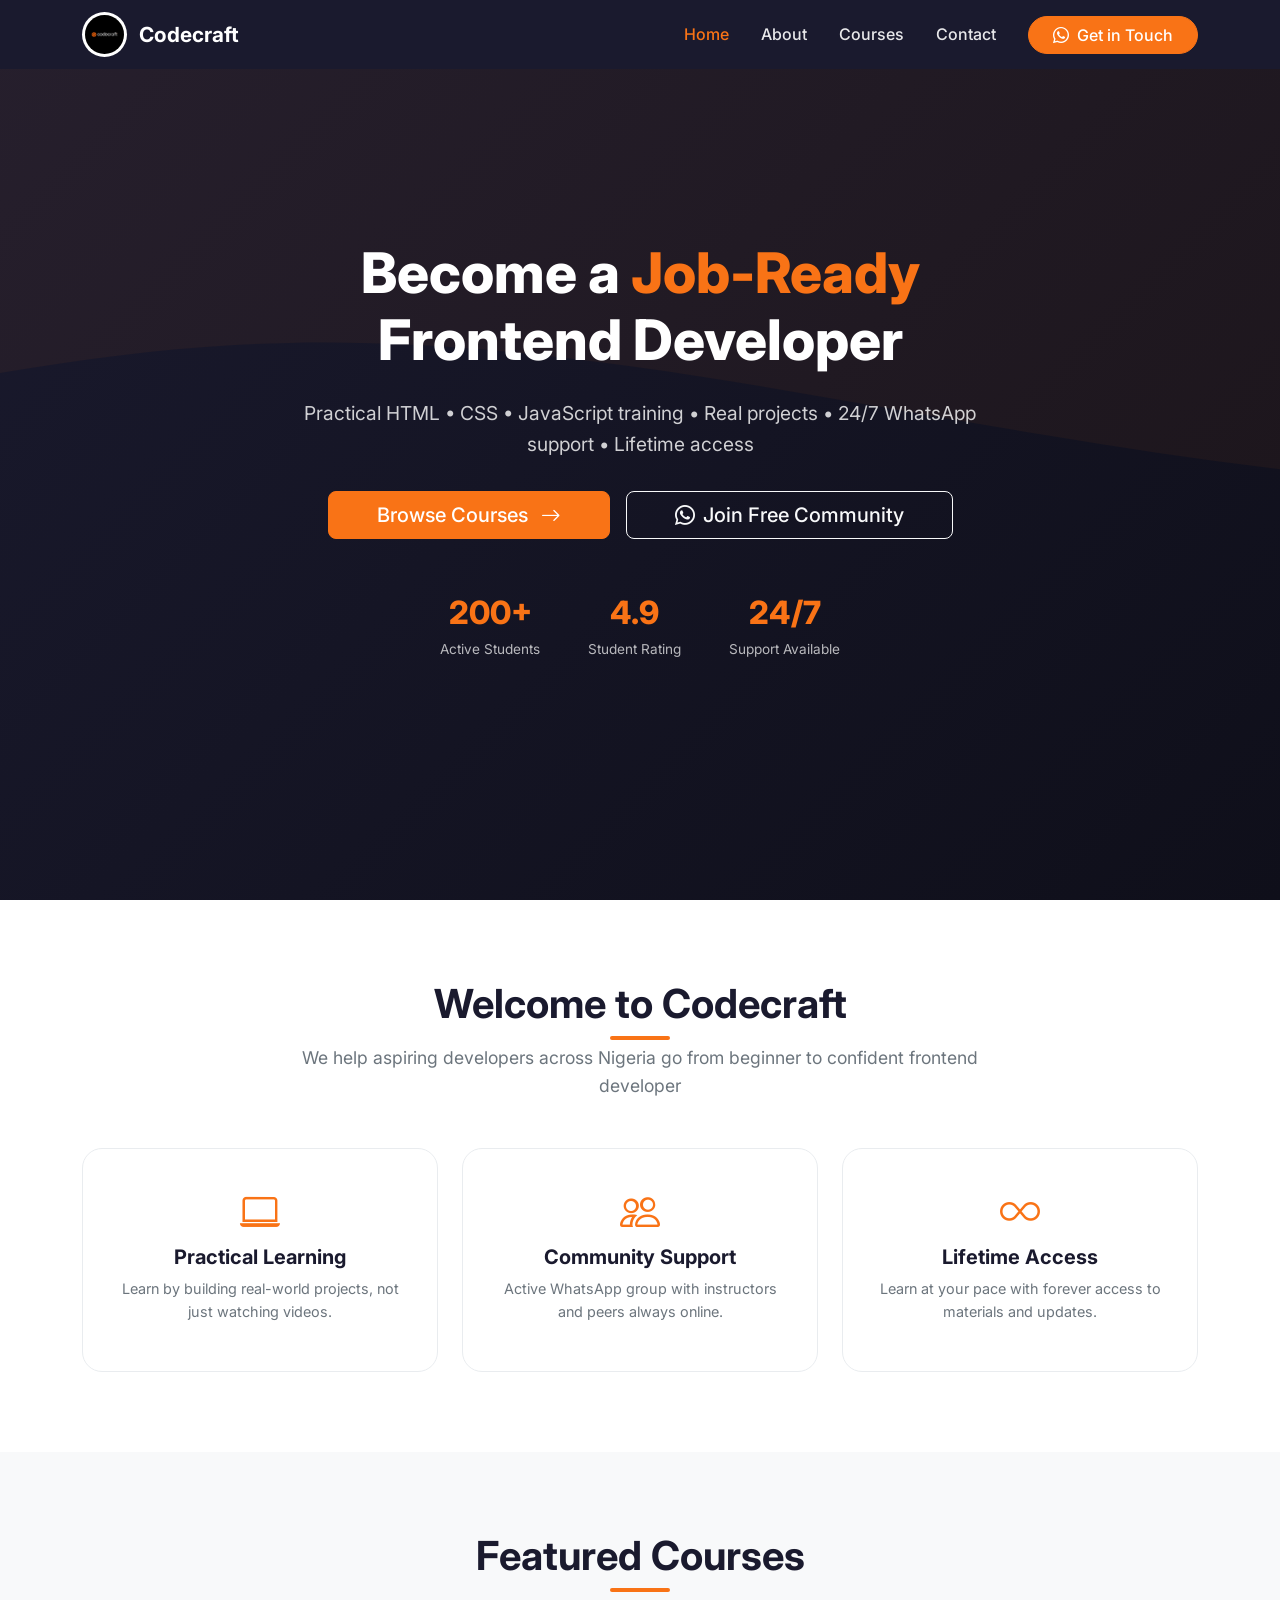
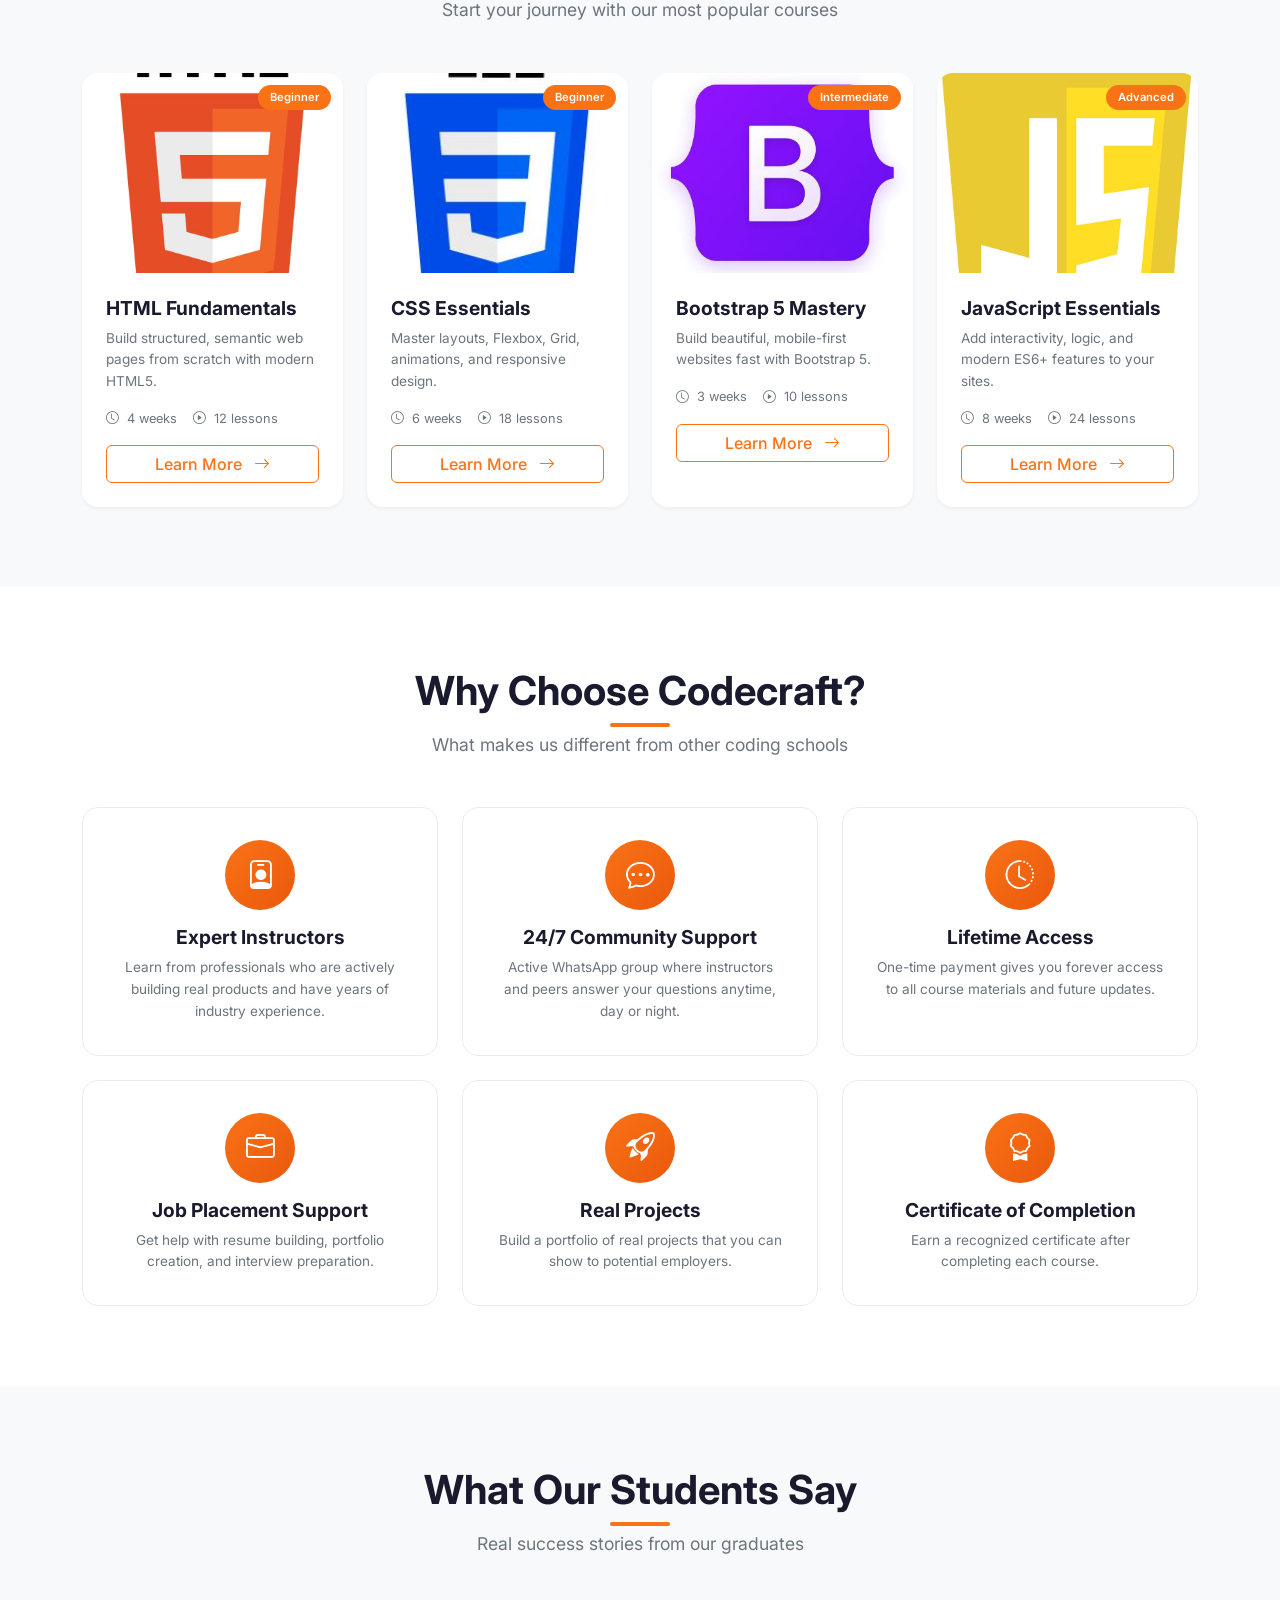
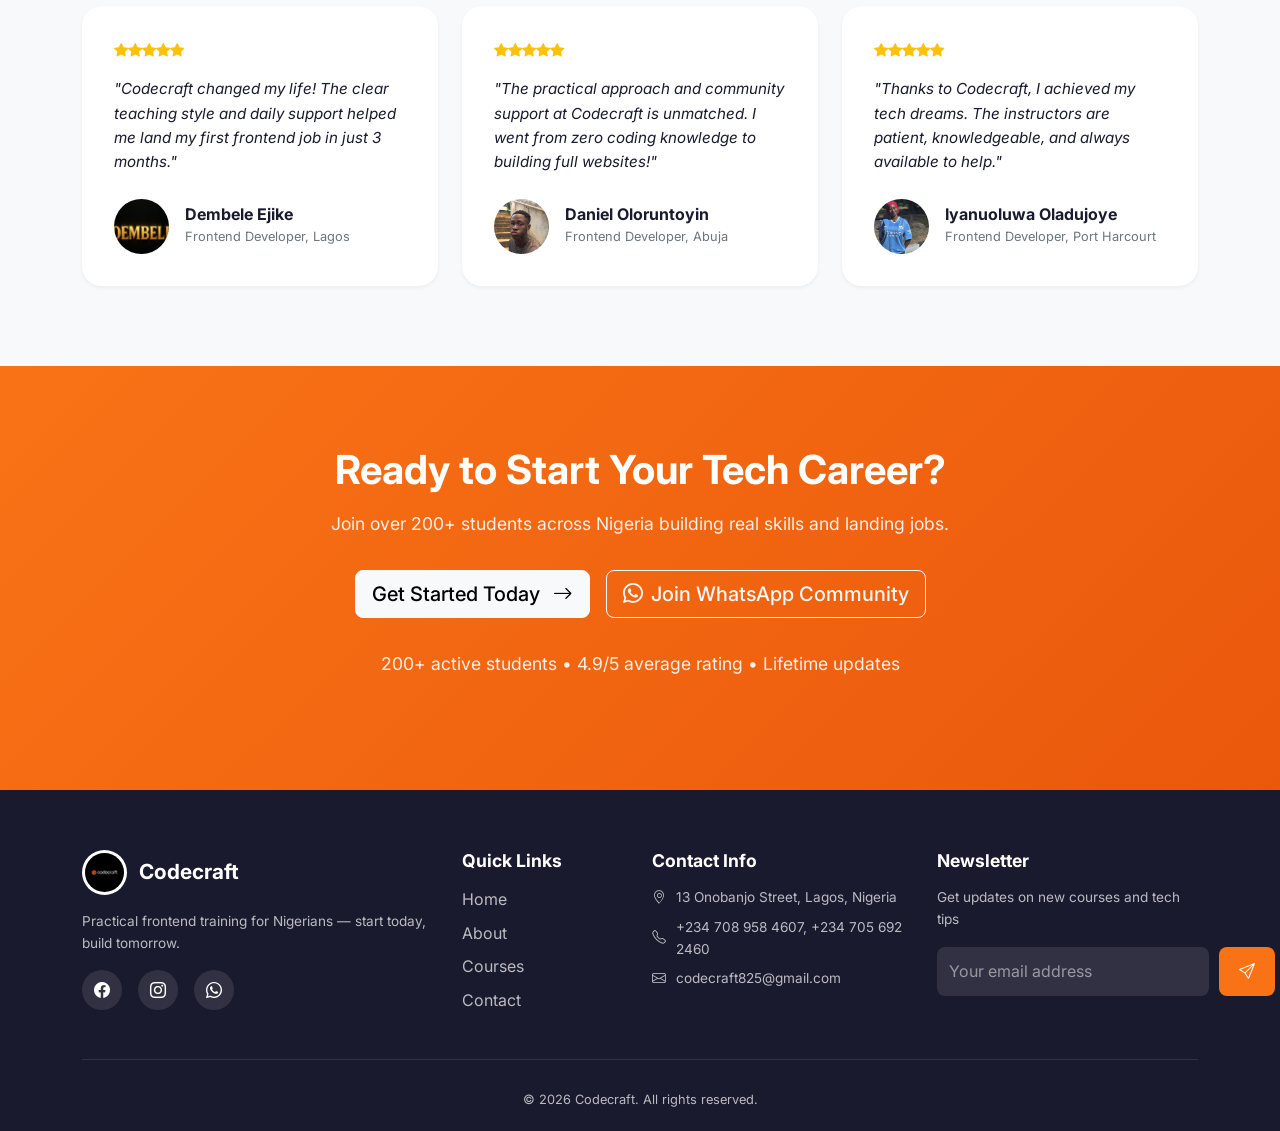
==== commit bce51566: "Update index.html" ====
--- a/index.html
+++ b/index.html
@@ -1,399 +1,396 @@
-<!DOCTYPE html>
-<html lang="en">
-<head>
-    <meta charset="UTF-8">
-    <meta name="viewport" content="width=device-width, initial-scale=1.0, viewport-fit=cover">
-    <meta name="description" content="Codecraft - Master Frontend Development in Nigeria. Learn HTML, CSS, JavaScript, and Bootstrap with practical projects and 24/7 community support.">
-    <meta name="keywords" content="frontend development Nigeria, learn coding Lagos, web development course Abuja, HTML CSS JavaScript training">
-    <meta name="author" content="Codecraft">
-    <title>Codecraft | Master Frontend Development in Nigeria</title>
-
-    <!-- Bootstrap 5.3 CSS -->
-    <link href="https://cdn.jsdelivr.net/npm/bootstrap@5.3.3/dist/css/bootstrap.min.css" rel="stylesheet">
-
-    <!-- Bootstrap Icons -->
-    <link rel="stylesheet" href="https://cdn.jsdelivr.net/npm/bootstrap-icons@1.11.3/font/bootstrap-icons.min.css">
-
-    <!-- AOS Animation -->
-    <link href="https://unpkg.com/aos@2.3.1/dist/aos.css" rel="stylesheet">
-
-    <!-- Google Fonts -->
-    <link href="https://fonts.googleapis.com/css2?family=Inter:wght@300;400;500;600;700;800&display=swap" rel="stylesheet">
-
-    <!-- Custom CSS -->
-    <link rel="stylesheet" href="style.css">
-</head>
-<body>
-
-    <!-- Navbar -->
-    <nav class="navbar navbar-expand-lg fixed-top" id="mainNav">
-        <div class="container">
-            <a class="navbar-brand" href="index.html">
-                <div class="logo-circle">
-                    <img src="codecraft logo (2).jpeg" alt="Codecraft Logo">
-                </div>
-                <span class="brand-text">Codecraft</span>
-            </a>
-
-            <button class="navbar-toggler" type="button" data-bs-toggle="collapse" data-bs-target="#navbarContent">
-                <span class="navbar-toggler-icon"></span>
-            </button>
-
-            <div class="collapse navbar-collapse" id="navbarContent">
-                <ul class="navbar-nav ms-auto mb-2 mb-lg-0">
-                    <li class="nav-item"><a class="nav-link active" href="index.html">Home</a></li>
-                    <li class="nav-item"><a class="nav-link" href="about.html">About</a></li>
-                    <li class="nav-item"><a class="nav-link" href="courses.html">Courses</a></li>
-                    <li class="nav-item"><a class="nav-link" href="contact.html">Contact</a></li>
-                </ul>
-                <a href="https://wa.me/2347089584607" class="btn btn-primary rounded-pill px-4 ms-lg-3">
-                    <i class="bi bi-whatsapp me-2"></i>Get in Touch
-                </a>
-            </div>
-        </div>
-    </nav>
-
-    <!-- Hero Section -->
-    <section class="hero">
-        <div class="container">
-            <div class="hero-content" data-aos="fade-up">
-                <h1 class="hero-title">Become a <span class="highlight">Job-Ready</span><br>Frontend Developer</h1>
-                <p class="hero-subtitle">Practical HTML • CSS • JavaScript training • Real projects • 24/7 WhatsApp support • Lifetime access</p>
-                <div class="hero-buttons">
-                    <a href="courses.html" class="btn btn-primary btn-lg px-5">
-                        Browse Courses <i class="bi bi-arrow-right ms-2"></i>
-                    </a>
-                    <a href="https://whatsapp.com/channel/0029VbAYte94o7qG2Dfrlt3D" class="btn btn-outline-light btn-lg px-5">
-                        <i class="bi bi-whatsapp me-2"></i>Join Free Community
-                    </a>
-                </div>
-                
-                <div class="hero-stats">
-                    <div class="stat-item">
-                        <div class="stat-number">200+</div>
-                        <div class="stat-label">Active Students</div>
-                    </div>
-                    <div class="stat-item">
-                        <div class="stat-number">4.9</div>
-                        <div class="stat-label">Student Rating</div>
-                    </div>
-                    <div class="stat-item">
-                        <div class="stat-number">24/7</div>
-                        <div class="stat-label">Support Available</div>
-                    </div>
-                </div>
-            </div>
-        </div>
-    </section>
-
-    <!-- Welcome Section -->
-    <section class="welcome-section">
-        <div class="container">
-            <div class="text-center mb-5" data-aos="fade-up">
-                <h2 class="section-title">Welcome to Codecraft</h2>
-                <p class="section-subtitle">We help aspiring developers across Nigeria go from beginner to confident frontend developer</p>
-            </div>
-            <div class="row g-4">
-                <div class="col-md-4" data-aos="fade-up" data-aos-delay="100">
-                    <div class="welcome-card">
-                        <i class="bi bi-laptop"></i>
-                        <h3>Practical Learning</h3>
-                        <p>Learn by building real-world projects, not just watching videos.</p>
-                    </div>
-                </div>
-                <div class="col-md-4" data-aos="fade-up" data-aos-delay="200">
-                    <div class="welcome-card">
-                        <i class="bi bi-people"></i>
-                        <h3>Community Support</h3>
-                        <p>Active WhatsApp group with instructors and peers always online.</p>
-                    </div>
-                </div>
-                <div class="col-md-4" data-aos="fade-up" data-aos-delay="300">
-                    <div class="welcome-card">
-                        <i class="bi bi-infinity"></i>
-                        <h3>Lifetime Access</h3>
-                        <p>Learn at your pace with forever access to materials and updates.</p>
-                    </div>
-                </div>
-            </div>
-        </div>
-    </section>
-
-    <!-- Featured Courses -->
-    <section class="featured-courses">
-        <div class="container">
-            <div class="text-center mb-5" data-aos="fade-up">
-                <h2 class="section-title">Featured Courses</h2>
-                <p class="section-subtitle">Start your journey with our most popular courses</p>
-            </div>
-            <div class="row g-4">
-                <div class="col-lg-3 col-md-6" data-aos="fade-up" data-aos-delay="100">
-                    <div class="course-card">
-                        <div class="course-image">
-                            <img src="html.jpeg" alt="HTML Fundamentals">
-                            <span class="course-badge">Beginner</span>
-                        </div>
-                        <div class="course-body">
-                            <h3>HTML Fundamentals</h3>
-                            <p>Build structured, semantic web pages from scratch with modern HTML5.</p>
-                            <div class="course-meta">
-                                <span><i class="bi bi-clock"></i> 4 weeks</span>
-                                <span><i class="bi bi-play-circle"></i> 12 lessons</span>
-                            </div>
-                            <a href="courses.html" class="btn btn-outline-primary w-100">Learn More <i class="bi bi-arrow-right ms-2"></i></a>
-                        </div>
-                    </div>
-                </div>
-                <div class="col-lg-3 col-md-6" data-aos="fade-up" data-aos-delay="200">
-                    <div class="course-card">
-                        <div class="course-image">
-                            <img src="css.jpeg" alt="CSS Essentials">
-                            <span class="course-badge">Beginner</span>
-                        </div>
-                        <div class="course-body">
-                            <h3>CSS Essentials</h3>
-                            <p>Master layouts, Flexbox, Grid, animations, and responsive design.</p>
-                            <div class="course-meta">
-                                <span><i class="bi bi-clock"></i> 6 weeks</span>
-                                <span><i class="bi bi-play-circle"></i> 18 lessons</span>
-                            </div>
-                            <a href="courses.html" class="btn btn-outline-primary w-100">Learn More <i class="bi bi-arrow-right ms-2"></i></a>
-                        </div>
-                    </div>
-                </div>
-                <div class="col-lg-3 col-md-6" data-aos="fade-up" data-aos-delay="300">
-                    <div class="course-card">
-                        <div class="course-image">
-                            <img src="Bootstrap.jpeg" alt="Bootstrap 5">
-                            <span class="course-badge">Intermediate</span>
-                        </div>
-                        <div class="course-body">
-                            <h3>Bootstrap 5 Mastery</h3>
-                            <p>Build beautiful, mobile-first websites fast with Bootstrap 5.</p>
-                            <div class="course-meta">
-                                <span><i class="bi bi-clock"></i> 3 weeks</span>
-                                <span><i class="bi bi-play-circle"></i> 10 lessons</span>
-                            </div>
-                            <a href="courses.html" class="btn btn-outline-primary w-100">Learn More <i class="bi bi-arrow-right ms-2"></i></a>
-                        </div>
-                    </div>
-                </div>
-                <div class="col-lg-3 col-md-6" data-aos="fade-up" data-aos-delay="400">
-                    <div class="course-card">
-                        <div class="course-image">
-                            <img src="javascript.jpeg" alt="JavaScript">
-                            <span class="course-badge">Advanced</span>
-                        </div>
-                        <div class="course-body">
-                            <h3>JavaScript Essentials</h3>
-                            <p>Add interactivity, logic, and modern ES6+ features to your sites.</p>
-                            <div class="course-meta">
-                                <span><i class="bi bi-clock"></i> 8 weeks</span>
-                                <span><i class="bi bi-play-circle"></i> 24 lessons</span>
-                            </div>
-                            <a href="courses.html" class="btn btn-outline-primary w-100">Learn More <i class="bi bi-arrow-right ms-2"></i></a>
-                        </div>
-                    </div>
-                </div>
-            </div>
-        </div>
-    </section>
-
-    <!-- Why Choose Codecraft -->
-    <section class="benefits-section">
-        <div class="container">
-            <div class="text-center mb-5" data-aos="fade-up">
-                <h2 class="section-title">Why Choose Codecraft?</h2>
-                <p class="section-subtitle">What makes us different from other coding schools</p>
-            </div>
-            <div class="row g-4">
-                <div class="col-lg-4 col-md-6" data-aos="fade-up" data-aos-delay="100">
-                    <div class="benefit-card">
-                        <div class="benefit-icon">
-                            <i class="bi bi-person-badge"></i>
-                        </div>
-                        <h3>Expert Instructors</h3>
-                        <p>Learn from professionals who are actively building real products and have years of industry experience.</p>
-                    </div>
-                </div>
-                <div class="col-lg-4 col-md-6" data-aos="fade-up" data-aos-delay="200">
-                    <div class="benefit-card">
-                        <div class="benefit-icon">
-                            <i class="bi bi-chat-dots"></i>
-                        </div>
-                        <h3>24/7 Community Support</h3>
-                        <p>Active WhatsApp group where instructors and peers answer your questions anytime, day or night.</p>
-                    </div>
-                </div>
-                <div class="col-lg-4 col-md-6" data-aos="fade-up" data-aos-delay="300">
-                    <div class="benefit-card">
-                        <div class="benefit-icon">
-                            <i class="bi bi-clock-history"></i>
-                        </div>
-                        <h3>Lifetime Access</h3>
-                        <p>One-time payment gives you forever access to all course materials and future updates.</p>
-                    </div>
-                </div>
-                <div class="col-lg-4 col-md-6" data-aos="fade-up" data-aos-delay="400">
-                    <div class="benefit-card">
-                        <div class="benefit-icon">
-                            <i class="bi bi-briefcase"></i>
-                        </div>
-                        <h3>Job Placement Support</h3>
-                        <p>Get help with resume building, portfolio creation, and interview preparation.</p>
-                    </div>
-                </div>
-                <div class="col-lg-4 col-md-6" data-aos="fade-up" data-aos-delay="500">
-                    <div class="benefit-card">
-                        <div class="benefit-icon">
-                            <i class="bi bi-rocket-takeoff"></i>
-                        </div>
-                        <h3>Real Projects</h3>
-                        <p>Build a portfolio of real projects that you can show to potential employers.</p>
-                    </div>
-                </div>
-                <div class="col-lg-4 col-md-6" data-aos="fade-up" data-aos-delay="600">
-                    <div class="benefit-card">
-                        <div class="benefit-icon">
-                            <i class="bi bi-award"></i>
-                        </div>
-                        <h3>Certificate of Completion</h3>
-                        <p>Earn a recognized certificate after completing each course.</p>
-                    </div>
-                </div>
-            </div>
-        </div>
-    </section>
-
-    <!-- Testimonials -->
-    <section class="testimonials-section">
-        <div class="container">
-            <div class="text-center mb-5" data-aos="fade-up">
-                <h2 class="section-title">What Our Students Say</h2>
-                <p class="section-subtitle">Real success stories from our graduates</p>
-            </div>
-            <div class="row g-4">
-                <div class="col-lg-4 col-md-6" data-aos="fade-up" data-aos-delay="100">
-                    <div class="testimonial-card">
-                        <div class="testimonial-rating">
-                            <i class="bi bi-star-fill"></i><i class="bi bi-star-fill"></i><i class="bi bi-star-fill"></i><i class="bi bi-star-fill"></i><i class="bi bi-star-fill"></i>
-                        </div>
-                        <p class="testimonial-text">"Codecraft changed my life! The clear teaching style and daily support helped me land my first frontend job in just 3 months."</p>
-                        <div class="testimonial-author">
-                            <img src="Screenshot 2026-02-02 162451.png" alt="Dembele Ejike">
-                            <div class="author-info">
-                                <h4>Dembele Ejike</h4>
-                                <p>Frontend Developer, Lagos</p>
-                            </div>
-                        </div>
-                    </div>
-                </div>
-                <div class="col-lg-4 col-md-6" data-aos="fade-up" data-aos-delay="200">
-                    <div class="testimonial-card">
-                        <div class="testimonial-rating">
-                            <i class="bi bi-star-fill"></i><i class="bi bi-star-fill"></i><i class="bi bi-star-fill"></i><i class="bi bi-star-fill"></i><i class="bi bi-star-fill"></i>
-                        </div>
-                        <p class="testimonial-text">"The practical approach and community support at Codecraft is unmatched. I went from zero coding knowledge to building full websites!"</p>
-                        <div class="testimonial-author">
-                            <img src="IG_ABRAHAMONDIAL.jpeg" alt="Daniel Oloruntoyin">
-                            <div class="author-info">
-                                <h4>Daniel Oloruntoyin</h4>
-                                <p>Frontend Developer, Abuja</p>
-                            </div>
-                        </div>
-                    </div>
-                </div>
-                <div class="col-lg-4 col-md-6" data-aos="fade-up" data-aos-delay="300">
-                    <div class="testimonial-card">
-                        <div class="testimonial-rating">
-                            <i class="bi bi-star-fill"></i><i class="bi bi-star-fill"></i><i class="bi bi-star-fill"></i><i class="bi bi-star-fill"></i><i class="bi bi-star-fill"></i>
-                        </div>
-                        <p class="testimonial-text">"Thanks to Codecraft, I achieved my tech dreams. The instructors are patient, knowledgeable, and always available to help."</p>
-                        <div class="testimonial-author">
-                            <img src="girl.jpeg" alt="Iyanuoluwa Oladujoye">
-                            <div class="author-info">
-                                <h4>Iyanuoluwa Oladujoye</h4>
-                                <p>Frontend Developer, Port Harcourt</p>
-                            </div>
-                        </div>
-                    </div>
-                </div>
-            </div>
-        </div>
-    </section>
-
-    <!-- CTA Section -->
-    <section class="cta-section">
-        <div class="container">
-            <div class="cta-content" data-aos="fade-up">
-                <h2>Ready to Start Your Tech Career?</h2>
-                <p>Join over 200+ students across Nigeria building real skills and landing jobs.</p>
-                <div class="cta-buttons">
-                    <a href="courses.html" class="btn btn-light btn-lg">
-                        Get Started Today <i class="bi bi-arrow-right ms-2"></i>
-                    </a>
-                    <a href="https://whatsapp.com/channel/0029VbAYte94o7qG2Dfrlt3D" class="btn btn-outline-light btn-lg">
-                        <i class="bi bi-whatsapp me-2"></i>Join WhatsApp Community
-                    </a>
-                </div>
-                <p class="cta-note">200+ active students • 4.9/5 average rating • Lifetime updates</p>
-            </div>
-        </div>
-    </section>
-
-    <!-- Footer -->
-    <footer class="footer">
-        <div class="container">
-            <div class="row g-4">
-                <div class="col-lg-4">
-                    <div class="footer-logo">
-                        <div class="logo-circle">
-                            <img src="codecraft logo (2).jpeg" alt="Codecraft Logo">
-                        </div>
-                        <h3>Codecraft</h3>
-                    </div>
-                    <p>Practical frontend training for Nigerians — start today, build tomorrow.</p>
-                    <div class="social-links">
-                        <a href="https://www.facebook.com/profile.php?id=100084730695859"><i class="bi bi-facebook"></i></a>
-                        <a href="https://www.instagram.com/codecraft331"><i class="bi bi-instagram"></i></a>
-                        <a href="https://wa.me/2347089584607"><i class="bi bi-whatsapp"></i></a>
-                    </div>
-                </div>
-                <div class="col-lg-2 col-md-6">
-                    <h4>Quick Links</h4>
-                    <ul>
-                        <li><a href="index.html">Home</a></li>
-                        <li><a href="about.html">About</a></li>
-                        <li><a href="courses.html">Courses</a></li>
-                        <li><a href="contact.html">Contact</a></li>
-                    </ul>
-                </div>
-                <div class="col-lg-3 col-md-6">
-                    <h4>Contact Info</h4>
-                    <ul class="contact-info">
-                        <li><i class="bi bi-geo-alt"></i> 13 Onobanjo Street, Lagos, Nigeria</li>
-                        <li><i class="bi bi-telephone"></i> +234 708 958 4607, +234 705 692 2460</li>
-                        <li><i class="bi bi-envelope"></i> codecraft825@gmail.com</li>
-                    </ul>
-                </div>
-                <div class="col-lg-3">
-                    <h4>Newsletter</h4>
-                    <p>Get updates on new courses and tech tips</p>
-                    <form class="newsletter-form">
-                        <input type="email" placeholder="Your email address">
-                        <button type="submit"><i class="bi bi-send"></i></button>
-                    </form>
-                </div>
-            </div>
-            <div class="footer-bottom">
-                <p>&copy; 2026 Codecraft. All rights reserved.</p>
-            </div>
-        </div>
-    </footer>
-
-    <!-- Scripts -->
-    <script src="https://cdn.jsdelivr.net/npm/bootstrap@5.3.3/dist/js/bootstrap.bundle.min.js"></script>
-    <script src="https://unpkg.com/aos@2.3.1/dist/aos.js"></script>
-    <script src="script.js"></script>
-</body>
-</html>
+<!DOCTYPE html>
+<html lang="en">
+<head>
+    <meta charset="UTF-8">
+    <meta name="viewport" content="width=device-width, initial-scale=1.0, viewport-fit=cover">
+    <meta name="description" content="Codecraft - Master Frontend Development in Nigeria. Learn HTML, CSS, JavaScript, and Bootstrap with practical projects and 24/7 community support.">
+    <meta name="keywords" content="frontend development Nigeria, learn coding Lagos, web development course Abuja, HTML CSS JavaScript training">
+    <meta name="author" content="Codecraft">
+
+    <!-- Open Graph / Social Sharing (Essential for professional SEO) -->
+    <meta property="og:title" content="Codecraft | Master Frontend Development in Nigeria">
+    <meta property="og:description" content="Practical HTML, CSS, JavaScript training with real projects, 24/7 WhatsApp support, and lifetime access.">
+    <meta property="og:type" content="website">
+    <meta property="og:url" content="https://yourdomain.com">
+    <meta property="og:image" content="https://yourdomain.com/og-image.jpg">
+    <meta name="twitter:card" content="summary_large_image">
+
+    <title>Codecraft | Master Frontend Development in Nigeria</title>
+
+    <!-- Bootstrap 5.3 CSS -->
+    <link href="https://cdn.jsdelivr.net/npm/bootstrap@5.3.3/dist/css/bootstrap.min.css" rel="stylesheet">
+    <!-- Bootstrap Icons -->
+    <link rel="stylesheet" href="https://cdn.jsdelivr.net/npm/bootstrap-icons@1.11.3/font/bootstrap-icons.min.css">
+    <!-- AOS Animation -->
+    <link href="https://unpkg.com/aos@2.3.1/dist/aos.css" rel="stylesheet">
+    <!-- Google Fonts -->
+    <link href="https://fonts.googleapis.com/css2?family=Inter:wght@300;400;500;600;700;800&display=swap" rel="stylesheet">
+    <!-- Custom CSS -->
+    <link rel="stylesheet" href="style.css">
+</head>
+<body>
+
+    <!-- ==================== HEADER / NAVBAR ==================== -->
+    <header>
+        <nav class="navbar navbar-expand-lg fixed-top" id="mainNav" aria-label="Main Navigation">
+            <div class="container">
+                <a class="navbar-brand" href="index.html" aria-label="Codecraft Home">
+                    <div class="logo-circle">
+                        <img src="codecraft logo (2).jpeg" alt="Codecraft Logo" width="40" height="40">
+                    </div>
+                    <span class="brand-text">Codecraft</span>
+                </a>
+
+                <button class="navbar-toggler" type="button" data-bs-toggle="collapse" data-bs-target="#navbarContent" aria-controls="navbarContent" aria-expanded="false" aria-label="Toggle navigation">
+                    <span class="navbar-toggler-icon"></span>
+                </button>
+
+                <div class="collapse navbar-collapse" id="navbarContent">
+                    <ul class="navbar-nav ms-auto mb-2 mb-lg-0">
+                        <li class="nav-item"><a class="nav-link active" href="index.html" aria-current="page">Home</a></li>
+                        <li class="nav-item"><a class="nav-link" href="about.html">About</a></li>
+                        <li class="nav-item"><a class="nav-link" href="courses.html">Courses</a></li>
+                        <li class="nav-item"><a class="nav-link" href="contact.html">Contact</a></li>
+                    </ul>
+                    <a href="https://wa.me/2347089584607" class="btn btn-primary rounded-pill px-4 ms-lg-3" target="_blank" rel="noopener noreferrer">
+                        <i class="bi bi-whatsapp me-2"></i>Get in Touch
+                    </a>
+                </div>
+            </div>
+        </nav>
+    </header>
+
+    <!-- ==================== MAIN CONTENT ==================== -->
+    <main id="main-content">
+
+        <!-- Hero Section -->
+        <section class="hero" aria-labelledby="hero-title">
+            <div class="container">
+                <div class="hero-content" data-aos="fade-up">
+                    <h1 id="hero-title" class="hero-title">Become a <span class="highlight">Job-Ready</span><br>Frontend Developer</h1>
+                    <p class="hero-subtitle">Practical HTML • CSS • JavaScript training • Real projects • 24/7 WhatsApp support • Lifetime access</p>
+                    <div class="hero-buttons">
+                        <a href="courses.html" class="btn btn-primary btn-lg px-5">
+                            Browse Courses <i class="bi bi-arrow-right ms-2"></i>
+                        </a>
+                        <a href="https://whatsapp.com/channel/0029VbAYte94o7qG2Dfrlt3D" class="btn btn-outline-light btn-lg px-5" target="_blank" rel="noopener noreferrer">
+                            <i class="bi bi-whatsapp me-2"></i>Join Free Community
+                        </a>
+                    </div>
+                    
+                    <div class="hero-stats">
+                        <div class="stat-item">
+                            <div class="stat-number">200+</div>
+                            <div class="stat-label">Active Students</div>
+                        </div>
+                        <div class="stat-item">
+                            <div class="stat-number">4.9</div>
+                            <div class="stat-label">Student Rating</div>
+                        </div>
+                        <div class="stat-item">
+                            <div class="stat-number">24/7</div>
+                            <div class="stat-label">Support Available</div>
+                        </div>
+                    </div>
+                </div>
+            </div>
+        </section>
+   <section class="welcome-section" aria-labelledby="welcome-title">
+            <div class="container">
+                <div class="text-center mb-5" data-aos="fade-up">
+                    <h2 id="welcome-title" class="section-title">Welcome to Codecraft</h2>
+                    <p class="section-subtitle">We help aspiring developers across Nigeria go from beginner to confident frontend developer</p>
+                </div>
+                <div class="row g-4">
+                    <div class="col-md-4" data-aos="fade-up" data-aos-delay="100">
+                        <div class="welcome-card">
+                            <i class="bi bi-laptop" aria-hidden="true"></i>
+                            <h3>Practical Learning</h3>
+                            <p>Learn by building real-world projects, not just watching videos.</p>
+                        </div>
+                    </div>
+                    <div class="col-md-4" data-aos="fade-up" data-aos-delay="200">
+                        <div class="welcome-card">
+                            <i class="bi bi-people" aria-hidden="true"></i>
+                            <h3>Community Support</h3>
+                            <p>Active WhatsApp group with instructors and peers always online.</p>
+                        </div>
+                    </div>
+                    <div class="col-md-4" data-aos="fade-up" data-aos-delay="300">
+                        <div class="welcome-card">
+                            <i class="bi bi-infinity" aria-hidden="true"></i>
+                            <h3>Lifetime Access</h3>
+                            <p>Learn at your pace with forever access to materials and updates.</p>
+                        </div>
+                    </div>
+                </div>
+            </div>
+        </section>
+
+        <!-- Featured Courses -->
+        <section class="featured-courses" aria-labelledby="courses-title">
+            <div class="container">
+                <div class="text-center mb-5" data-aos="fade-up">
+                    <h2 id="courses-title" class="section-title">Featured Courses</h2>
+                    <p class="section-subtitle">Start your journey with our most popular courses</p>
+                </div>
+                <div class="row g-4">
+                    <div class="col-lg-3 col-md-6" data-aos="fade-up" data-aos-delay="100">
+                        <div class="course-card">
+                            <div class="course-image">
+                                <img src="html.jpeg" alt="HTML Fundamentals course thumbnail" loading="lazy">
+                                <span class="course-badge">Beginner</span>
+                            </div>
+                            <div class="course-body">
+                                <h3>HTML Fundamentals</h3>
+                                <p>Build structured, semantic web pages from scratch with modern HTML5.</p>
+                                <div class="course-meta">
+                                    <span><i class="bi bi-clock"></i> 4 weeks</span>
+                                    <span><i class="bi bi-play-circle"></i> 12 lessons</span>
+                                </div>
+                                <a href="courses.html" class="btn btn-outline-primary w-100">Learn More <i class="bi bi-arrow-right ms-2"></i></a>
+                            </div>
+                        </div>
+                    </div>
+                    <div class="col-lg-3 col-md-6" data-aos="fade-up" data-aos-delay="200">
+                        <div class="course-card">
+                            <div class="course-image">
+                                <img src="css.jpeg" alt="CSS Essentials course thumbnail" loading="lazy">
+                                <span class="course-badge">Beginner</span>
+                            </div>
+                            <div class="course-body">
+                                <h3>CSS Essentials</h3>
+                                <p>Master layouts, Flexbox, Grid, animations, and responsive design.</p>
+                                <div class="course-meta">
+                                    <span><i class="bi bi-clock"></i> 6 weeks</span>
+                                    <span><i class="bi bi-play-circle"></i> 18 lessons</span>
+                                </div>
+                                <a href="courses.html" class="btn btn-outline-primary w-100">Learn More <i class="bi bi-arrow-right ms-2"></i></a>
+                            </div>
+                        </div>
+                    </div>
+                    <div class="col-lg-3 col-md-6" data-aos="fade-up" data-aos-delay="300">
+                        <div class="course-card">
+                            <div class="course-image">
+                                <img src="Bootstrap.jpeg" alt="Bootstrap 5 Mastery course thumbnail" loading="lazy">
+                                <span class="course-badge">Intermediate</span>
+                            </div>
+                            <div class="course-body">
+                                <h3>Bootstrap 5 Mastery</h3>
+                                <p>Build beautiful, mobile-first websites fast with Bootstrap 5.</p>
+                                <div class="course-meta">
+                                    <span><i class="bi bi-clock"></i> 3 weeks</span>
+                                    <span><i class="bi bi-play-circle"></i> 10 lessons</span>
+                                </div>
+                                <a href="courses.html" class="btn btn-outline-primary w-100">Learn More <i class="bi bi-arrow-right ms-2"></i></a>
+                            </div>
+                        </div>
+                    </div>
+                    <div class="col-lg-3 col-md-6" data-aos="fade-up" data-aos-delay="400">
+                        <div class="course-card">
+                            <div class="course-image">
+                                <img src="javascript.jpeg" alt="JavaScript Essentials course thumbnail" loading="lazy">
+                                <span class="course-badge">Advanced</span>
+                            </div>
+                            <div class="course-body">
+                                <h3>JavaScript Essentials</h3>
+                                <p>Add interactivity, logic, and modern ES6+ features to your sites.</p>
+                                <div class="course-meta">
+                                    <span><i class="bi bi-clock"></i> 8 weeks</span>
+                                    <span><i class="bi bi-play-circle"></i> 24 lessons</span>
+                                </div>
+                                <a href="courses.html" class="btn btn-outline-primary w-100">Learn More <i class="bi bi-arrow-right ms-2"></i></a>
+                            </div>
+                        </div>
+                    </div>
+                </div>
+            </div>
+        </section>
+
+        <!-- Why Choose Codecraft -->
+        <section class="benefits-section" aria-labelledby="benefits-title">
+            <div class="container">
+                <div class="text-center mb-5" data-aos="fade-up">
+                    <h2 id="benefits-title" class="section-title">Why Choose Codecraft?</h2>
+                    <p class="section-subtitle">What makes us different from other coding schools</p>
+                </div>
+                <div class="row g-4">
+                    <div class="col-lg-4 col-md-6" data-aos="fade-up" data-aos-delay="100">
+                        <div class="benefit-card">
+                            <div class="benefit-icon"><i class="bi bi-person-badge" aria-hidden="true"></i></div>
+                            <h3>Expert Instructors</h3>
+                            <p>Learn from professionals who are actively building real products and have years of industry experience.</p>
+                        </div>
+                    </div>
+                    <div class="col-lg-4 col-md-6" data-aos="fade-up" data-aos-delay="200">
+                        <div class="benefit-card">
+                            <div class="benefit-icon"><i class="bi bi-chat-dots" aria-hidden="true"></i></div>
+                            <h3>24/7 Community Support</h3>
+                            <p>Active WhatsApp group where instructors and peers answer your questions anytime, day or night.</p>
+                        </div>
+                    </div>
+                    <div class="col-lg-4 col-md-6" data-aos="fade-up" data-aos-delay="300">
+                        <div class="benefit-card">
+                            <div class="benefit-icon"><i class="bi bi-clock-history" aria-hidden="true"></i></div>
+                            <h3>Lifetime Access</h3>
+                            <p>One-time payment gives you forever access to all course materials and future updates.</p>
+                        </div>
+                    </div>
+                    <div class="col-lg-4 col-md-6" data-aos="fade-up" data-aos-delay="400">
+                        <div class="benefit-card">
+                            <div class="benefit-icon"><i class="bi bi-briefcase" aria-hidden="true"></i></div>
+                            <h3>Job Placement Support</h3>
+                            <p>Get help with resume building, portfolio creation, and interview preparation.</p>
+                        </div>
+                    </div>
+                    <div class="col-lg-4 col-md-6" data-aos="fade-up" data-aos-delay="500">
+                        <div class="benefit-card">
+                            <div class="benefit-icon"><i class="bi bi-rocket-takeoff" aria-hidden="true"></i></div>
+                            <h3>Real Projects</h3>
+                            <p>Build a portfolio of real projects that you can show to potential employers.</p>
+                        </div>
+                    </div>
+                    <div class="col-lg-4 col-md-6" data-aos="fade-up" data-aos-delay="600">
+                        <div class="benefit-card">
+                            <div class="benefit-icon"><i class="bi bi-award" aria-hidden="true"></i></div>
+                            <h3>Certificate of Completion</h3>
+                            <p>Earn a recognized certificate after completing each course.</p>
+                        </div>
+                    </div>
+                </div>
+            </div>
+        </section>
+
+        <!-- Testimonials -->
+        <section class="testimonials-section" aria-labelledby="testimonials-title">
+            <div class="container">
+                <div class="text-center mb-5" data-aos="fade-up">
+                    <h2 id="testimonials-title" class="section-title">What Our Students Say</h2>
+                    <p class="section-subtitle">Real success stories from our graduates</p>
+                </div>
+                <div class="row g-4">
+                    <div class="col-lg-4 col-md-6" data-aos="fade-up" data-aos-delay="100">
+                        <div class="testimonial-card">
+                            <div class="testimonial-rating" aria-label="5 out of 5 stars">
+                                <i class="bi bi-star-fill"></i><i class="bi bi-star-fill"></i><i class="bi bi-star-fill"></i><i class="bi bi-star-fill"></i><i class="bi bi-star-fill"></i>
+                            </div>
+                            <p class="testimonial-text">"Codecraft changed my life! The clear teaching style and daily support helped me land my first frontend job in just 3 months."</p>
+                            <div class="testimonial-author">
+                                <img src="Screenshot 2026-02-02 162451.png" alt="Dembele Ejike portrait" loading="lazy" width="60" height="60">
+                                <div class="author-info">
+                                    <h4>Dembele Ejike</h4>
+                                    <p>Frontend Developer, Lagos</p>
+                                </div>
+                            </div>
+                        </div>
+                    </div>
+                    <div class="col-lg-4 col-md-6" data-aos="fade-up" data-aos-delay="200">
+                        <div class="testimonial-card">
+                            <div class="testimonial-rating" aria-label="5 out of 5 stars">
+                                <i class="bi bi-star-fill"></i><i class="bi bi-star-fill"></i><i class="bi bi-star-fill"></i><i class="bi bi-star-fill"></i><i class="bi bi-star-fill"></i>
+                            </div>
+                            <p class="testimonial-text">"The practical approach and community support at Codecraft is unmatched. I went from zero coding knowledge to building full websites!"</p>
+                            <div class="testimonial-author">
+                                <img src="IG_ABRAHAMONDIAL.jpeg" alt="Daniel Oloruntoyin portrait" loading="lazy" width="60" height="60">
+                                <div class="author-info">
+                                    <h4>Daniel Oloruntoyin</h4>
+                                    <p>Frontend Developer, Abuja</p>
+                                </div>
+                            </div>
+                        </div>
+                    </div>
+                    <div class="col-lg-4 col-md-6" data-aos="fade-up" data-aos-delay="300">
+                        <div class="testimonial-card">
+                            <div class="testimonial-rating" aria-label="5 out of 5 stars">
+                                <i class="bi bi-star-fill"></i><i class="bi bi-star-fill"></i><i class="bi bi-star-fill"></i><i class="bi bi-star-fill"></i><i class="bi bi-star-fill"></i>
+                            </div>
+                            <p class="testimonial-text">"Thanks to Codecraft, I achieved my tech dreams. The instructors are patient, knowledgeable, and always available to help."</p>
+                            <div class="testimonial-author">
+                                <img src="girl.jpeg" alt="Iyanuoluwa Oladujoye portrait" loading="lazy" width="60" height="60">
+                                <div class="author-info">
+                                    <h4>Iyanuoluwa Oladujoye</h4>
+                                    <p>Frontend Developer, Port Harcourt</p>
+                                </div>
+                            </div>
+                        </div>
+                    </div>
+                </div>
+            </div>
+        </section>
+           <!-- CTA Section -->
+        <section class="cta-section" aria-labelledby="cta-title">
+            <div class="container">
+                <div class="cta-content" data-aos="fade-up">
+                    <h2 id="cta-title">Ready to Start Your Tech Career?</h2>
+                    <p>Join over 200+ students across Nigeria building real skills and landing jobs.</p>
+                    <div class="cta-buttons">
+                        <a href="courses.html" class="btn btn-light btn-lg">
+                            Get Started Today <i class="bi bi-arrow-right ms-2"></i>
+                        </a>
+                        <a href="https://whatsapp.com/channel/0029VbAYte94o7qG2Dfrlt3D" class="btn btn-outline-light btn-lg" target="_blank" rel="noopener noreferrer">
+                            <i class="bi bi-whatsapp me-2"></i>Join WhatsApp Community
+                        </a>
+                    </div>
+                    <p class="cta-note">200+ active students • 4.9/5 average rating • Lifetime updates</p>
+                </div>
+            </div>
+        </section>
+
+    </main>
+
+    <!-- ==================== FOOTER ==================== -->
+    <footer class="footer">
+        <div class="container">
+            <div class="row g-4">
+                <div class="col-lg-4">
+                    <div class="footer-logo">
+                        <div class="logo-circle">
+                            <img src="codecraft logo (2).jpeg" alt="Codecraft Logo" width="40" height="40">
+                        </div>
+                        <h3>Codecraft</h3>
+                    </div>
+                    <p>Practical frontend training for Nigerians — start today, build tomorrow.</p>
+                    <div class="social-links">
+                        <a href="https://www.facebook.com/profile.php?id=100084730695859" target="_blank" rel="noopener noreferrer" aria-label="Follow us on Facebook"><i class="bi bi-facebook"></i></a>
+                        <a href="https://www.instagram.com/codecraft331" target="_blank" rel="noopener noreferrer" aria-label="Follow us on Instagram"><i class="bi bi-instagram"></i></a>
+                        <a href="https://wa.me/2347089584607" target="_blank" rel="noopener noreferrer" aria-label="Chat with us on WhatsApp"><i class="bi bi-whatsapp"></i></a>
+                    </div>
+                </div>
+                <div class="col-lg-2 col-md-6">
+                    <h4>Quick Links</h4>
+                    <ul>
+                        <li><a href="index.html">Home</a></li>
+                        <li><a href="about.html">About</a></li>
+                        <li><a href="courses.html">Courses</a></li>
+                        <li><a href="contact.html">Contact</a></li>
+                    </ul>
+                </div>
+                <div class="col-lg-3 col-md-6">
+                    <h4>Contact Info</h4>
+                    <ul class="contact-info">
+                        <li><i class="bi bi-geo-alt" aria-hidden="true"></i> 13 Onobanjo Street, Lagos, Nigeria</li>
+                        <li><i class="bi bi-telephone" aria-hidden="true"></i> +234 708 958 4607, +234 705 692 2460</li>
+                        <li><i class="bi bi-envelope" aria-hidden="true"></i> codecraft825@gmail.com</li>
+                    </ul>
+                </div>
+                <div class="col-lg-3">
+                    <h4>Newsletter</h4>
+                    <p>Get updates on new courses and tech tips</p>
+                    <form action="#" method="POST" class="newsletter-form">
+                        <input type="email" name="email" placeholder="Your email address" required aria-label="Email address for newsletter">
+                        <button type="submit" aria-label="Subscribe"><i class="bi bi-send"></i></button>
+                    </form>
+                </div>
+            </div>
+            <div class="footer-bottom">
+                <p>&copy; 2026 Codecraft. All rights reserved.</p>
+            </div>
+        </div>
+    </footer>
+
+    <!-- ==================== SCRIPTS ==================== -->
+    <script src="https://cdn.jsdelivr.net/npm/bootstrap@5.3.3/dist/js/bootstrap.bundle.min.js"></script>
+    <script src="https://unpkg.com/aos@2.3.1/dist/aos.js"></script>
+    <script src="script.js"></script>
+</body>
+</html>
--- a/style.css
+++ b/style.css
@@ -1,8 +1,8 @@
 /* ==================== ROOT VARIABLES ==================== */
 :root {
-    --primary: #0d6efd;
-    --primary-dark: #0a58ca;
-    --primary-light: #3b82f6;
+    --primary: #f97316;
+    --primary-dark: #ea580c;
+    --primary-light: #fb923c;
     --secondary: #6c757d;
     --success: #198754;
     --info: #0dcaf0;
@@ -96,6 +96,7 @@
     border-color: var(--primary);
     transform: translateY(-2px);
     box-shadow: var(--shadow-md);
+    color: white;
 }
 
 .btn-outline-light:hover {
@@ -177,7 +178,7 @@
     left: 0;
     right: 0;
     bottom: 0;
-    background: url('data:image/svg+xml,<svg xmlns="http://www.w3.org/2000/svg" viewBox="0 0 1440 320"><path fill="%230d6efd" fill-opacity="0.05" d="M0,96L48,112C96,128,192,160,288,160C384,160,480,128,576,122.7C672,117,768,139,864,154.7C960,171,1056,181,1152,165.3C1248,149,1344,107,1392,85.3L1440,64L1440,0L1392,0C1344,0,1248,0,1152,0C1056,0,960,0,864,0C768,0,672,0,576,0C480,0,384,0,288,0C192,0,96,0,48,0L0,0Z"></path></svg>') repeat-x bottom;
+    background: url('data:image/svg+xml,<svg xmlns="http://www.w3.org/2000/svg" viewBox="0 0 1440 320"><path fill="%23f97316" fill-opacity="0.05" d="M0,96L48,112C96,128,192,160,288,160C384,160,480,128,576,122.7C672,117,768,139,864,154.7C960,171,1056,181,1152,165.3C1248,149,1344,107,1392,85.3L1440,64L1440,0L1392,0C1344,0,1248,0,1152,0C1056,0,960,0,864,0C768,0,672,0,576,0C480,0,384,0,288,0C192,0,96,0,48,0L0,0Z"></path></svg>') repeat-x bottom;
     background-size: cover;
     pointer-events: none;
 }
